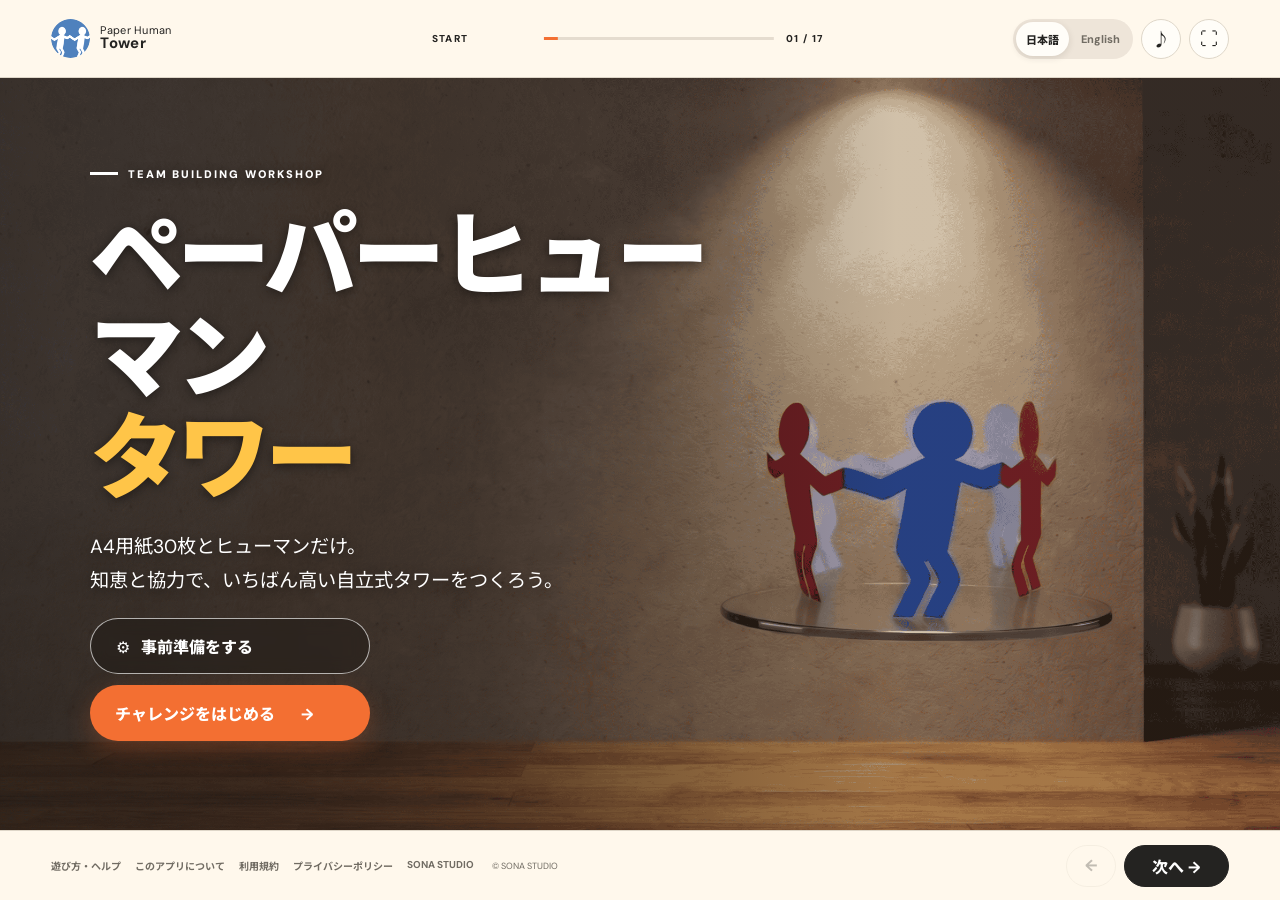
==== public/index.html @ 600a8641 "Add Japanese and English language support" ====
<!doctype html>
<html lang="ja">
<head>
  <meta charset="UTF-8">
  <meta name="viewport" content="width=device-width, initial-scale=1.0">
  <meta name="theme-color" content="#fff8ec">
  <meta name="description" content="ペーパーヒューマンタワーのチーム分け、タイマー、計測、振り返りを一つにまとめた進行アプリ">
  <title>ペーパーヒューマンタワー</title>
  <link rel="icon" href="images/favicon.ico?v=20260804">
  <link rel="preconnect" href="https://fonts.googleapis.com">
  <link rel="preconnect" href="https://fonts.gstatic.com" crossorigin>
  <link href="https://fonts.googleapis.com/css2?family=DM+Sans:wght@500;600;700&family=Noto+Sans+JP:wght@500;600;700;800;900&display=swap" rel="stylesheet">
  <link rel="stylesheet" href="css/styles.css">
</head>
<body>
  <div class="app-shell">
    <header class="topbar">
      <a class="brand" href="#" aria-label="最初の画面へ">
        <span class="brand-mark" aria-hidden="true"><img src="images/Human_icon.png" alt=""></span>
        <span>Paper Human<br><b>Tower</b></span>
      </a>
      <div class="progress-wrap" aria-label="進行状況">
        <span id="sectionLabel">START</span>
        <div class="progress"><i id="progressBar"></i></div>
        <span id="slideCount">01 / 13</span>
      </div>
      <div class="top-actions">
        <div class="language-switcher" data-i18n-skip aria-label="Language"><button type="button" data-lang="ja">日本語</button><button type="button" data-lang="en">English</button></div>
        <button class="icon-btn" id="soundBtn" type="button" aria-label="効果音を切り替える" title="効果音"><span>♪</span></button>
        <button class="icon-btn" id="fullscreenBtn" type="button" aria-label="全画面表示" title="全画面表示"><span>⛶</span></button>
      </div>
    </header>

    <main id="stage" tabindex="-1" aria-live="polite">
      <section class="slide prestart-slide" data-title="READY" data-optional="prestart">
        <div id="preStartMessage">みなさんにチャレンジ頂くのは・・・</div>
      </section>
      <section class="slide hero is-active" data-title="START">
        <div class="hero-copy">
          <p class="eyebrow"><span></span> TEAM BUILDING WORKSHOP</p>
          <h1>ペーパーヒューマン<br><em>タワー</em></h1>
          <p class="lead">A4用紙30枚とヒューマンだけ。<br>知恵と協力で、いちばん高い自立式タワーをつくろう。</p>
          <button class="hero-setup-btn" id="setupBtn" type="button"><span>⚙</span> 事前準備をする</button>
          <button class="primary-btn" type="button" data-next>チャレンジをはじめる <span>→</span></button>
        </div>
      </section>

      <section class="slide center-slide" data-title="INTRO">
        <img class="intro-human-icon" src="images/Human_icon.png" alt="">
        <p class="eyebrow centered"><span></span> FIRST THINGS FIRST <span></span></p>
        <h2>この時間だけは、<br><em>画面を閉じよう。</em></h2>
        <p class="big-note">ここから終了まで、PC・スマートフォンは使用しません。</p>
        <div class="ban-row"><div>PC</div><b>×</b><div>PHONE</div><b>×</b><div>SEARCH</div></div>
      </section>

      <section class="slide" data-title="TEAM MAKING">
        <div class="slide-heading">
          <div><p class="eyebrow"><span></span> TEAM ASSIGNMENT</p><h2>チーム<em>分け</em></h2></div>
          <p class="move-instruction">自分の名前を確認して、<br><strong>チームの机に移動してください。</strong></p>
        </div>
        <div class="team-workspace">
          <div class="participant-panel">
            <label for="participantInput">参加者 <small id="participantCount">12名</small></label>
            <textarea id="participantInput" rows="8" spellcheck="false"></textarea>
            <label class="main-team-count" for="mainTeamCount">チーム数<input id="mainTeamCount" type="number" min="1" max="20" value="1"></label>
            <button class="shuffle-btn" id="shuffleBtn" type="button"><span>↻</span> ランダムにチーム分け</button>
          </div>
          <div class="teams" id="teams" aria-live="polite"></div>
        </div>
      </section>

      <section class="slide" data-title="ROLES">
        <div class="split-layout">
          <div><p class="eyebrow"><span></span> TEAM ROLES</p><h2>自己紹介と<br><em>役割分担。</em></h2><p class="role-note">〇分以内にチームのメンバーで決めてください</p><div class="questions"><p><span>01</span>設計担当：構造アイデアと全体設計</p><p><span>02</span>組み立て担当：タワーを積み上げる</p><p><span>03</span>サポート担当：紙の加工と土台づくり</p></div></div>
          <div class="timer-card" data-seconds="120">
            <p>ROLE ASSIGNMENT</p><div class="timer-dial"><svg viewBox="0 0 120 120"><circle class="dial-bg" cx="60" cy="60" r="54"/><circle class="dial-progress" cx="60" cy="60" r="54"/></svg><strong class="timer-display">02:00</strong></div>
            <div class="timer-actions"><button type="button" data-timer-action="reset">↺</button><button class="timer-main" type="button" data-timer-action="toggle">スタート</button></div>
          </div>
        </div>
      </section>

      <section class="slide" data-title="CHECKLIST">
        <div class="slide-heading"><div><p class="eyebrow"><span></span> CHECKLIST</p><h2>備品を<br><em>確認しよう。</em></h2></div><p>すべて揃っているか、チームごとにチェックしてください。</p></div>
        <div class="supply-grid" id="supplyGrid">
          <button type="button"><span>01</span><b>A4用紙</b><strong>30<small>枚</small></strong><i>✓</i></button>
          <button type="button"><span>02</span><b>作戦用A4用紙</b><strong>1<small>枚</small></strong><i>✓</i></button>
          <button type="button"><span>03</span><b>ヒューマン</b><strong>1<small>体</small></strong><i>✓</i></button>
          <button type="button"><span>04</span><b>計測用メジャー</b><strong>1<small>本</small></strong><i>✓</i></button>
          <button type="button"><span>05</span><b>ペン</b><strong>1<small>本</small></strong><i>✓</i></button>
        </div>
      </section>

      <section class="slide rule-detail" data-title="RULE 01"><div class="rule-detail-copy"><p class="eyebrow"><span></span> RULE 01 / 04</p><h2>使える材料は、<br><em>紙だけ。</em></h2><p>A4用紙30枚と指定のヒューマンを使います。のり・テープなどの固定道具は禁止です。</p></div><div class="paper-rule-art" aria-hidden="true">A4 × 30</div></section>
      <section class="slide rule-detail" data-title="RULE 02"><div class="rule-detail-copy"><p class="eyebrow"><span></span> RULE 02 / 04</p><h2>紙の加工は、<br><em>自由。</em></h2><p>折る、切る、丸める、差し込む。紙をどう加工しても構いません。<br><strong>作戦用A4用紙は使わないでください</strong></p></div><div class="paper-rule-art" aria-hidden="true">折る・切る・丸める</div></section>
      <section class="slide rule-detail" data-title="RULE 03"><div class="rule-detail-copy"><p class="eyebrow"><span></span> RULE 03 / 04</p><h2>ヒューマンを、<br><em>組み込む。</em></h2><p>人形をタワーのどこかに落ちないよう設置します。最上部でなくても構いません。</p></div><img class="human-rule-image" src="images/Human_Title_trim.png" alt="輪になった紙のヒューマン"></section>
      <section class="slide rule-detail rule-detail--warning" data-title="RULE 04"><div class="rule-detail-copy"><p class="eyebrow"><span></span> RULE 04 / 04</p><h2>終了したら、<br><em>手を離す。</em></h2><p>タイムアップ後はすぐに作業を止め、タワーから完全に手を離してください。</p></div><div class="paper-rule-art" aria-hidden="true">HANDS OFF</div></section>

      <section class="slide challenge-slide" data-title="PLAN">
        <div class="challenge-copy"><p class="eyebrow light"><span></span> STRATEGY TIME</p><h2>まずは1枚で、<br><em>作戦会議。</em></h2><p>使用できる紙は1枚だけ。構造と手順を試し、全員で戦略を決めてください。</p><ul class="build-rule-summary"><li><span>01</span>使える材料はA4用紙とヒューマンだけ</li><li><span>02</span>紙の加工は自由（作戦用A4用紙は使用不可）</li><li><span>03</span>ヒューマンをタワーに組み込む</li><li><span>04</span>終了したらすぐに手を離す</li></ul></div>
        <div class="timer-card timer-card--dark" data-seconds="300"><p>STRATEGY TIME</p><div class="timer-dial"><svg viewBox="0 0 120 120"><circle class="dial-bg" cx="60" cy="60" r="54"/><circle class="dial-progress" cx="60" cy="60" r="54"/></svg><strong class="timer-display">05:00</strong></div><div class="timer-actions"><button type="button" data-timer-action="reset">↺</button><button class="timer-main" type="button" data-timer-action="toggle">スタート</button></div></div>
      </section>

      <section class="slide build-start-slide" data-title="BUILD">
        <div class="challenge-copy"><p class="eyebrow light"><span></span> READY TO BUILD?</p><h2>それでは、<br><em>開始！</em></h2><p><span id="challengeDurationTitle">15分間の</span>真剣勝負です。30枚の紙をフルに活用して、安全に高く積み上げよう！</p><p class="rule-alert">タイムアップで作業終了・手を離す</p><ul class="build-rule-summary"><li><span>01</span>使える材料はA4用紙とヒューマンだけ</li><li><span>02</span>紙の加工は自由（作戦用A4用紙は使用不可）</li><li><span>03</span>ヒューマンをタワーに組み込む</li><li><span>04</span>終了したらすぐに手を離す</li></ul></div>
        <div class="timer-card timer-card--dark" data-seconds="900"><p>TIME REMAINING</p><div class="timer-dial"><svg viewBox="0 0 120 120"><circle class="dial-bg" cx="60" cy="60" r="54"/><circle class="dial-progress" cx="60" cy="60" r="54"/></svg><strong class="timer-display">15:00</strong></div><div class="timer-actions"><button type="button" data-timer-action="reset">↺</button><button class="timer-main" type="button" data-timer-action="toggle">スタート</button></div></div>
      </section>

      <section class="slide" data-title="MEASURE">
        <div class="slide-heading"><div><p class="eyebrow"><span></span> MEASUREMENT</p><h2>高さを<br><em>計測しよう。</em></h2></div><p>運営スタッフが、床面からタワーの最高地点までを計測して入力します。<br><strong class="measurement-note">ヒューマンが一番高い位置なら、ヒューマンの高さまで計測します</strong></p></div>
        <div class="measure-grid" id="measureGrid"></div>
        <button class="primary-btn results-btn" type="button" data-next>順位を見る <span>→</span></button>
      </section>

      <section class="slide results-slide" data-title="RESULTS">
        <div class="confetti" aria-hidden="true"></div>
        <p class="eyebrow centered"><span></span> FINAL RESULTS <span></span></p>
        <h2><span id="winnerName">A TEAM</span><br><em>おめでとう！</em></h2>
        <div class="podium" id="podium"></div>
      </section>

      <section class="slide" data-title="REFLECTION">
        <div class="split-layout reflection-layout">
          <div><p class="eyebrow"><span></span> REFLECTION</p><h2>つくった後が、<br><em>いちばん大事。</em></h2><p class="reflection-intro">チームで振り返り、気づいたことを発表しましょう。</p><div class="questions"><p><span>01</span>なぜ、この順位・高さになった？</p><p><span>02</span>どうすれば1位になれた？</p><p><span>03</span>次の挑戦で変えることは？</p></div></div>
          <div class="timer-card" data-seconds="180">
            <p>TEAM TALK</p><div class="timer-dial"><svg viewBox="0 0 120 120"><circle class="dial-bg" cx="60" cy="60" r="54"/><circle class="dial-progress" cx="60" cy="60" r="54"/></svg><strong class="timer-display">03:00</strong></div>
            <div class="timer-actions"><button type="button" data-timer-action="reset">↺</button><button class="timer-main" type="button" data-timer-action="toggle">スタート</button></div>
          </div>
        </div>
      </section>

      <section class="slide" data-title="PRESENTATION">
        <div class="presentation-head"><div><p class="eyebrow"><span></span> PRESENTATION</p><h2><span id="presentationDurationTitle">30秒で、</span><em>発表。</em></h2></div><div class="team-tabs" id="teamTabs"></div></div>
        <div class="presentation-body"><div><span id="presentingBadge">TEAM A</span><h3 id="presentingTeam">Aチームの発表</h3><p>気づいたこと、工夫したこと、次に変えたいことを共有してください。</p></div>
          <div class="timer-card compact" data-seconds="30"><p>PRESENTATION TIME</p><div class="timer-dial"><svg viewBox="0 0 120 120"><circle class="dial-bg" cx="60" cy="60" r="54"/><circle class="dial-progress" cx="60" cy="60" r="54"/></svg><strong class="timer-display">00:30</strong></div><div class="timer-actions"><button type="button" data-timer-action="reset">↺</button><button class="timer-main" type="button" data-timer-action="toggle">スタート</button></div></div>
        </div>
      </section>

      <section class="slide prize-slide" data-title="PRIZE">
        <div class="prize-art" aria-hidden="true"><div class="gift"><i></i></div><span class="spark sp1">✦</span><span class="spark sp2">✦</span><span class="spark sp3">●</span></div>
        <div><p class="eyebrow"><span></span> AWARD TIME</p><h2 id="prizeTitle">健闘をたたえて、<br><em>優勝チームに拍手！</em></h2><ol id="prizeList"></ol></div>
      </section>

      <section class="slide end-slide" data-title="FINISH">
        <div class="end-art" aria-hidden="true"><img src="images/Human_icon.png" alt=""><span>✦</span></div>
        <p class="eyebrow centered"><span></span> GREAT WORK <span></span></p>
        <h2>おつかれさまでした！</h2>
        <p>小さくつくって、試して、学ぶ。<br>今日の発見を、次のチャレンジへ。</p>
        <button class="secondary-btn" id="restartBtn" data-restart type="button">最初に戻る ↺</button>
      </section>
    </main>

    <footer class="nav-bar">
      <div class="footer-info"><nav aria-label="サイト情報"><a href="how-to-play.html">遊び方・ヘルプ</a><a href="about.html">このアプリについて</a><a href="terms.html">利用規約</a><a href="privacy.html">プライバシーポリシー</a><a href="https://sona-studio-portal.pages.dev/" target="_blank" rel="noopener">SONA STUDIO</a></nav><small>© SONA STUDIO</small></div>
      <div><button id="prevBtn" type="button" aria-label="前へ">←</button><button id="nextBtn" type="button" aria-label="次へ">次へ <span>→</span></button></div>
    </footer>
  </div>
  <aside class="setup-overlay" id="setupOverlay" aria-hidden="true">
    <div class="setup-panel" role="dialog" aria-modal="true" aria-labelledby="setupTitle">
      <header class="setup-header">
        <div><p>BEFORE THE WORKSHOP</p><h2 id="setupTitle">事前準備</h2></div>
        <button class="setup-close" id="setupCloseBtn" type="button" aria-label="事前準備を閉じる">×</button>
      </header>
      <div class="setup-body">
        <nav class="setup-nav" aria-label="事前準備メニュー">
          <button class="is-active" type="button" data-setup-page="0"><span>01</span>ゲームの目的</button>
          <button type="button" data-setup-page="1"><span>02</span>ルールと進行</button>
          <button type="button" data-setup-page="2"><span>03</span>運営メンバー</button>
          <button type="button" data-setup-page="3"><span>04</span>会場の準備</button>
          <button type="button" data-setup-page="4"><span>05</span>配布物準備</button>
          <button type="button" data-setup-page="5"><span>06</span>運営からのお願い</button>
          <button type="button" data-setup-page="6"><span>07</span>チーム・参加者</button>
          <button type="button" data-setup-page="7"><span>08</span>ゲームの設定</button>
        </nav>
        <div class="setup-content">
          <section class="setup-page is-active" data-setup-panel="0">
            <p class="setup-kicker">01 / PURPOSE</p><h3>ゲームの目的</h3>
            <p class="setup-lead">限られた材料と時間の中で、チームで試行錯誤しながら、できるだけ高い自立式タワーをつくります。</p>
            <div class="purpose-layout"><div class="purpose-grid"><article><b>協働</b><p>役割を決め、アイデアを共有しながら一つの成果をつくる。</p></article><article><b>試行錯誤</b><p>小さく試し、失敗から学び、制限時間内に改善する。</p></article><article><b>振り返り</b><p>結果だけでなく、チームの進め方と意思決定から学ぶ。</p></article></div><figure class="purpose-example"><figcaption>タワー例です。参加者には見せないでください。</figcaption><img src="images/Tower_Image.png" alt="完成したペーパーヒューマンタワーの例"></figure></div>
          </section>
          <section class="setup-page" data-setup-panel="1">
            <p class="setup-kicker">02 / RULES & FLOW</p><h3>ルール説明と進行方法</h3>
            <div class="flow-list"><article><span>01</span><div><b>導入・チーム分け</b><p>目的を伝え、登録したチームで活動を始めます。</p></div></article><article><span>02</span><div><b>役割分担・備品確認</b><p>自己紹介後、設計・組み立て・サポートの役割を決めます。</p></div></article><article><span>03</span><div><b>ルール・作戦会議</b><p>4つのルールを確認し、1枚の紙で5分間作戦を練ります。</p></div></article><article><span>04</span><div><b>制作・作業終了</b><p>15分間制作し、タイムアップ後はすぐに手を離します。</p></div></article><article><span>05</span><div><b>計測・振り返り・発表</b><p>運営が高さを記録し、チームで振り返った後に発表します。</p></div></article></div>
          </section>
          <section class="setup-page" data-setup-panel="2">
            <p class="setup-kicker">03 / STAFF</p><h3>運営メンバー</h3><div class="prep-slide-list"><article><span>01</span><div><b>進行役</b><p>画面を操作しながら、ルール説明とゲーム全体の進行を担当します。</p></div></article><article><span>02</span><div><b>メジャー担当</b><p>各チームのペーパータワーの高さを計ります。</p></div></article><article><span>03</span><div><b>撮影係</b><p>記録を残しておくことで、ゲーム後の振り返りに使います。</p></div></article></div>
          </section>
          <section class="setup-page" data-setup-panel="3"><p class="setup-kicker">04 / VENUE</p><h3>会場の準備</h3><div class="prep-slide-list"><article class="wide-prep"><span>01</span><div><b>各机のチーム名表示</b><p>チーム名が分かるよう各机に表示してください。チームごとに独立した机をできるだけ用意してください。複数チームで同じ机をシェアすると、揺らしたなどの問題が起こります。</p></div></article><article><span>02</span><div><b>メジャー</b></div></article><article><span>03</span><div><b>脚立</b></div></article><article><span>04</span><div><b>撮影用カメラ</b></div></article><article><span>05</span><div><b>大型モニタ または プロジェクター</b><p>参加者全員がこのアプリを見られる位置に設置します。</p></div></article></div></section>
          <section class="setup-page" data-setup-panel="4"><p class="setup-kicker">05 / TEAM KITS</p><h3>各チームへの配布物準備</h3><p class="setup-lead kit-lead">チームごとに下記を用意してください。計測用メジャーは運営側で用意します。</p><div class="distribution-grid human-kit-grid"><article><b>A4用紙</b><strong>30枚</strong></article><article><b>作戦用A4用紙</b><strong>1枚</strong></article><article><b>ヒューマン</b><strong>1体</strong></article><article><b>ペン</b><strong>1本</strong></article></div><div class="human-print-guide"><div class="human-print-head"><div><b>ヒューマンの作成</b><p><strong>ヒューマン　1体 ➡　ヒューマンリング　1個</strong><br>チーム数分を作成してください。予備として少し多めに作っておくことをおすすめします。</p></div><a class="human-download" href="images/HumanPrint.pdf" download>↓ HumanPrint.pdf</a></div><ol><li><span>01</span>HumanPrint.pdfをダウンロードし、カラーでA4用紙に印刷する。</li><li><span>02</span>無地の部分を切り取る。</li><li><span>03</span>蛇腹状に折る。</li><li><span>04</span>折りたたんだ状態で、ヒューマンの絵に沿って切り取る。</li><li><span>05</span>左端と右端のヒューマンの手をテープで留め、輪の状態にする。</li></ol><img class="human-create-image" src="images/Human_Create.png" alt="ヒューマン用紙を蛇腹状に折るイメージ"></div></section>
          <section class="setup-page" data-setup-panel="5"><p class="setup-kicker">06 / A REQUEST FROM US</p><h3>運営からのお願い</h3><div class="request-cards"><article><span>¥</span><div><b>任意のご支援について</b><p>このアプリが役に立ちましたら、少額でも運営・改善費をご支援いただけるとうれしいです。ご支援は完全に任意で、利用条件ではありません。</p><p><a href="mailto:chueler@gmail.com?subject=ペーパーヒューマンタワー支援について">SONA STUDIOへメール</a>でご連絡ください。</p></div></article><article><span>◎</span><div><b>活用事例をお寄せください</b><p>ご活用いただいた企業名・団体名と、実施時の写真（公開可能なもの）をぜひお送りください。</p><p><a href="mailto:chueler@gmail.com?subject=ペーパーヒューマンタワー活用事例">活用事例をメールで送る</a></p></div></article></div></section>
          <section class="setup-page" data-setup-panel="6">
            <p class="setup-kicker">04 / TEAMS & MEMBERS</p><h3>チームと参加者の登録</h3>
            <p class="team-guidance">1チーム3～5名を基本としてください。</p>
            <div class="team-registration-head"><span>チーム名</span><span>参加者（1行に1名）</span></div>
            <div class="team-registration" id="teamRegistration"></div>
            <div class="setup-inline-actions"><button class="add-team-btn" id="addTeamBtn" type="button">＋ チームを追加する</button><button class="setup-primary" id="setupShuffleBtn" type="button">全参加者を再振り分け</button><span id="setupParticipantCount">0名</span></div>
            <div class="config-box"><div><b>チーム・参加者ファイル</b><p>設定はブラウザに自動保存されます。CSVにはゲーム設定、チーム名、各チームの参加者が保存されます。</p></div><div><button class="export-config-btn" type="button">↓ CSVダウンロード</button><button class="import-config-btn" type="button">↑ CSVインポート</button></div></div>
          </section>
          <section class="setup-page" data-setup-panel="7">
            <p class="setup-kicker">05 / GAME SETTINGS</p><h3>ゲームの設定</h3>
            <div class="settings-grid">
              <label>役割分担<input id="settingPresenter" type="number" min="5" max="600"><span>秒</span></label>
              <label>制作時間<input id="settingBuild" type="number" min="1" max="120"><span>分</span></label>
              <label>振り返り<input id="settingReflection" type="number" min="1" max="60"><span>分</span></label>
              <label>チーム発表<input id="settingPresentation" type="number" min="5" max="600"><span>秒</span></label>
              <label class="toggle-label">効果音を初期状態でON<input id="settingSound" type="checkbox"><i></i></label>
              <label class="toggle-label">開始前画面を表示<input id="settingPreStart" type="checkbox"><i></i></label>
              <label class="wide-setting">開始前画面の文字 <small>改行・HTMLタグ使用可</small><textarea id="settingPreStartText" rows="4" maxlength="1000" placeholder="みなさんにチャレンジ頂くのは・・・"></textarea></label>
              <label>1位の景品<input id="settingPrize1" type="text" maxlength="60" placeholder="未入力"></label>
              <label>2位の景品<input id="settingPrize2" type="text" maxlength="60" placeholder="未入力"></label>
              <label>3位の景品<input id="settingPrize3" type="text" maxlength="60" placeholder="未入力"></label>
            </div>
            <div class="config-box"><div><b>設定ファイル</b><p>設定はブラウザに自動保存されます。CSVには時間、効果音、開始前画面、景品、チーム名、参加者が保存されます。</p></div><div><button class="export-config-btn" type="button">↓ CSVダウンロード</button><button class="import-config-btn" type="button">↑ CSVインポート</button></div></div>
          </section>
        </div>
      </div>
      <footer class="setup-footer"><p>変更内容はこのブラウザに自動保存されます</p><div><button id="setupPrevBtn" type="button">← 戻る</button><button class="setup-primary" id="setupNextBtn" type="button">次へ →</button><button class="setup-primary setup-done" id="setupDoneBtn" type="button">準備完了</button></div></footer>
      <input id="importConfigInput" type="file" accept="text/csv,.csv" hidden>
    </div>
  </aside>
  <div class="toast" id="toast" role="status"></div>
  <div class="timeup-overlay" id="timeupOverlay" role="alertdialog" aria-modal="true" aria-labelledby="timeupTitle" hidden>
    <div class="timeup-dialog"><p>TIME'S UP</p><h2 id="timeupTitle">タイムアップ！</h2><span>作業を止めて、画面を確認してください。</span><button type="button" id="timeupCloseBtn">確認して閉じる</button></div>
  </div>
  <script src="js/i18n.js"></script>
  <script src="js/app.js"></script>
</body>
</html>
---- public/css/styles.css ----
:root{--cream:#fff8ec;--paper:#fffdf8;--ink:#242321;--muted:#716c63;--orange:#f36f32;--yellow:#ffc548;--green:#2c7657;--blue:#3197b9;--red:#d94830;--line:#ded6c8;--shadow:0 18px 50px rgba(61,46,24,.12);font-family:"DM Sans","Noto Sans JP",sans-serif;color:var(--ink);background:var(--cream);font-synthesis:none}
*{box-sizing:border-box}html,body{margin:0;min-height:100%;background:var(--cream)}body{overflow:hidden}button,textarea,input{font:inherit}button{color:inherit}.app-shell{height:100vh;display:grid;grid-template-rows:78px 1fr 70px;min-height:580px}.topbar,.nav-bar{display:flex;align-items:center;justify-content:space-between;padding:0 clamp(22px,4vw,64px);position:relative;z-index:20;background:rgba(255,248,236,.93);backdrop-filter:blur(14px)}.topbar{border-bottom:1px solid var(--line)}.brand{display:flex;align-items:center;gap:10px;color:inherit;text-decoration:none;font-size:11px;line-height:1.05;letter-spacing:.03em}.brand b{font-size:15px}.brand-mark{width:39px;height:39px;border-radius:50%;background:var(--orange);display:grid;place-items:center;transform:rotate(-8deg)}.brand-mark span{width:19px;height:23px;border-radius:48% 48% 42% 42%;background:#fff;box-shadow:inset -3px -1px rgba(70,30,10,.12)}.progress-wrap{position:absolute;left:50%;transform:translateX(-50%);display:grid;grid-template-columns:100px minmax(130px,18vw) 62px;align-items:center;gap:12px;font-size:10px;font-weight:800;letter-spacing:.13em}.progress{height:3px;background:#e5dccf;overflow:hidden}.progress i{display:block;width:0;height:100%;background:var(--orange);transition:width .45s ease}.top-actions{display:flex;gap:8px}.icon-btn{border:1px solid var(--line);background:var(--paper);width:40px;height:40px;border-radius:50%;cursor:pointer;font-size:18px}.icon-btn.is-muted{opacity:.38}.nav-bar{border-top:1px solid var(--line)}.nav-bar p{font-size:11px;color:var(--muted)}kbd{border:1px solid var(--line);background:white;border-radius:4px;padding:2px 5px;margin-right:3px}.nav-bar div{display:flex;gap:8px}.nav-bar button{height:42px;border:1px solid var(--line);background:transparent;border-radius:50px;padding:0 18px;font-weight:800;cursor:pointer}.nav-bar #nextBtn{background:var(--ink);color:#fff;border-color:var(--ink);min-width:105px}.nav-bar button:disabled{opacity:.28;cursor:not-allowed}#stage{position:relative;overflow:hidden;outline:0}.slide{position:absolute;inset:0;padding:clamp(28px,4vw,64px) clamp(28px,7vw,110px);opacity:0;visibility:hidden;transform:translateX(28px);transition:opacity .35s,transform .45s cubic-bezier(.22,.8,.3,1),visibility .35s;overflow:auto}.slide.is-active{opacity:1;visibility:visible;transform:none}.eyebrow{display:flex;align-items:center;gap:10px;font-size:11px;font-weight:900;letter-spacing:.18em;color:var(--orange);margin:0 0 18px}.eyebrow span{display:inline-block;width:28px;height:3px;background:currentColor}.eyebrow.centered{justify-content:center}.eyebrow.light{color:var(--yellow)}h1,h2,h3,p{margin-top:0}h1,h2{font-family:"Noto Sans JP",sans-serif;letter-spacing:-.055em;line-height:1.08}h1{font-size:clamp(54px,7.3vw,108px);margin:0 0 28px;font-weight:900}h2{font-size:clamp(42px,5.2vw,76px);margin:0;font-weight:900}h1 em,h2 em{font-style:normal;color:var(--orange)}.lead{font-size:clamp(15px,1.5vw,21px);line-height:1.8;color:var(--muted)}.primary-btn,.secondary-btn,.shuffle-btn{border:0;border-radius:50px;font-weight:800;cursor:pointer}.primary-btn{background:var(--orange);color:white;padding:17px 25px;box-shadow:0 9px 24px rgba(243,111,50,.25)}.primary-btn span{margin-left:22px}.hero{display:grid;grid-template-columns:1.05fr .95fr;align-items:center}.hero-art{height:100%;position:relative;min-height:400px}.sun{position:absolute;width:min(36vw,490px);height:min(36vw,490px);border-radius:50%;background:var(--yellow);left:50%;top:50%;transform:translate(-45%,-52%)}.tower{position:absolute;width:280px;height:440px;left:50%;top:51%;transform:translate(-48%,-45%)}.tower img{position:absolute;width:98px;height:125px;object-fit:fill;left:93px;top:5px;z-index:3;filter:drop-shadow(0 8px 8px rgba(0,0,0,.16))}.stick{position:absolute;width:8px;height:350px;border-radius:8px;background:#f2c35d;transform-origin:top;top:100px;left:137px;box-shadow:inset 2px 0 rgba(255,255,255,.5)}.s1{transform:rotate(21deg)}.s2{transform:rotate(-21deg)}.s3{height:325px;transform:rotate(8deg)}.s4{height:325px;transform:rotate(-8deg)}.joint{position:absolute;width:24px;height:18px;background:var(--blue);border:2px solid white;border-radius:8px;z-index:2}.j1{left:73px;top:245px}.j2{left:184px;top:245px}.j3{left:130px;top:298px}.height-tag{position:absolute;right:1%;top:18%;background:var(--ink);color:white;padding:8px 14px;border-radius:3px;transform:rotate(6deg);font-weight:800}.doodle{position:absolute;font-size:34px;color:var(--orange)}.d1{left:4%;top:20%}.d2{right:2%;bottom:14%;font-size:70px}.center-slide{text-align:center;display:flex;flex-direction:column;align-items:center;justify-content:center}.center-slide h2{font-size:clamp(48px,6vw,90px)}.big-note{margin:25px 0;color:var(--muted);font-size:18px}.ban-row{display:flex;align-items:center;gap:20px;margin-top:20px}.ban-row div{border:2px solid var(--ink);padding:13px 22px;font-weight:900;letter-spacing:.12em}.ban-row b{color:var(--red);font-size:30px}.mini-marshmallow{width:54px;height:58px;border:3px solid var(--ink);border-radius:48% 48% 43% 43%;background:white;margin-bottom:20px}.slide-heading{display:flex;align-items:end;justify-content:space-between;gap:50px;margin-bottom:32px}.slide-heading>p{width:min(39%,470px);line-height:1.8;color:var(--muted)}.team-workspace{display:grid;grid-template-columns:minmax(240px,.75fr) 2fr;gap:20px}.participant-panel{background:var(--paper);border:1px solid var(--line);border-radius:20px;padding:20px}.participant-panel label{display:flex;justify-content:space-between;font-size:13px;font-weight:900;margin-bottom:10px}.participant-panel small{color:var(--muted)}textarea{width:100%;resize:none;border:1px solid var(--line);border-radius:12px;background:#fff;padding:12px;line-height:1.45;font-size:13px;outline:0}.shuffle-btn{width:100%;padding:13px;background:var(--ink);color:white;margin-top:10px}.shuffle-btn span{display:inline-block;margin-right:8px}.shuffle-btn.is-spinning span{animation:spin .6s linear infinite}.teams{display:grid;grid-template-columns:repeat(3,1fr);gap:12px}.team-card{border-radius:20px;padding:20px;color:white;min-height:310px;position:relative;overflow:hidden}.team-card::after{content:attr(data-letter);position:absolute;right:-5px;bottom:-45px;font-size:160px;font-weight:900;opacity:.09}.team-card.a{background:var(--orange)}.team-card.b{background:var(--green)}.team-card.c{background:var(--blue)}.team-card header{display:flex;justify-content:space-between;align-items:center;border-bottom:1px solid rgba(255,255,255,.35);padding-bottom:13px}.team-card header b{font-size:28px}.team-card header span{font-size:11px;letter-spacing:.12em}.team-card ul{list-style:none;padding:8px 0 0;margin:0;position:relative;z-index:2}.team-card li{padding:8px 0;font-weight:700}.split-layout{height:100%;display:grid;grid-template-columns:1fr .75fr;align-items:center;gap:8vw}.timer-card{background:var(--paper);border:1px solid var(--line);border-radius:28px;box-shadow:var(--shadow);padding:24px;text-align:center;max-width:430px;justify-self:center;width:100%}.timer-card>p{font-size:11px;letter-spacing:.18em;font-weight:900;color:var(--muted)}.timer-dial{width:min(28vw,290px);aspect-ratio:1;margin:0 auto 20px;position:relative;display:grid;place-items:center}.timer-dial svg{position:absolute;inset:0;transform:rotate(-90deg)}.timer-dial circle{fill:none;stroke-width:5}.dial-bg{stroke:#eee5d9}.dial-progress{stroke:var(--orange);stroke-linecap:round;stroke-dasharray:339.292;stroke-dashoffset:0;transition:stroke-dashoffset .3s linear}.timer-display{font-size:clamp(45px,5.5vw,78px);letter-spacing:-.06em}.timer-actions{display:flex;justify-content:center;gap:8px}.timer-actions button{border:1px solid var(--line);height:46px;border-radius:50px;background:white;padding:0 18px;font-weight:800;cursor:pointer}.timer-actions .timer-main{background:var(--orange);border-color:var(--orange);color:white;min-width:130px}.supply-grid{display:grid;grid-template-columns:repeat(5,1fr);gap:12px}.supply-grid button{height:min(39vh,330px);background:var(--paper);border:1px solid var(--line);border-radius:22px;padding:20px;text-align:left;display:flex;flex-direction:column;cursor:pointer;transition:.2s;position:relative}.supply-grid button:hover{transform:translateY(-4px);box-shadow:var(--shadow)}.supply-grid button span{font-size:11px;color:var(--muted)}.supply-grid button b{margin-top:auto;font-size:18px}.supply-grid button strong{font-size:clamp(35px,4vw,60px);color:var(--orange)}.supply-grid button small{font-size:14px;margin-left:4px}.supply-grid button i{position:absolute;right:14px;top:14px;width:26px;height:26px;border:1px solid var(--line);border-radius:50%;font-style:normal;color:transparent;text-align:center}.supply-grid button.is-checked{background:#edf6ef;border-color:var(--green)}.supply-grid button.is-checked i{background:var(--green);border-color:var(--green);color:white}.rules-title{display:flex;align-items:end;gap:30px;margin-bottom:26px}.rules-title p:last-child{margin-left:auto;color:var(--muted)}.rule-grid{display:grid;grid-template-columns:repeat(4,1fr);gap:10px}.rule-grid button{min-height:145px;border:1px solid var(--line);background:var(--paper);border-radius:16px;padding:16px;text-align:left;cursor:pointer;transition:.2s}.rule-grid button:hover{transform:translateY(-3px)}.rule-grid button span{font-size:11px;color:var(--orange);font-weight:900}.rule-grid button b{display:block;font-size:16px;margin:12px 0 7px}.rule-grid button p{font-size:12px;color:var(--muted);line-height:1.5;margin:0}.rule-grid button.warning{border-top:4px solid var(--red)}.rule-grid button.is-seen{background:var(--ink);color:white}.rule-grid button.is-seen p{color:#c9c3ba}.challenge-slide{background:var(--green);color:white;display:grid;grid-template-columns:1fr .8fr;align-items:center;gap:7vw}.challenge-copy>p:last-child{color:#cbe0d6;line-height:1.8}.timer-card--dark{background:#1c503b;border-color:rgba(255,255,255,.2);box-shadow:0 20px 60px rgba(0,0,0,.2)}.timer-card--dark>p{color:#b9d4c7}.timer-card--dark .dial-bg{stroke:rgba(255,255,255,.14)}.timer-card--dark .dial-progress{stroke:var(--yellow)}.timer-card--dark .timer-actions button{background:transparent;border-color:rgba(255,255,255,.3);color:white}.timer-card--dark .timer-actions .timer-main{background:var(--yellow);color:var(--ink);border-color:var(--yellow)}.measure-grid{display:grid;grid-template-columns:repeat(3,1fr);gap:14px}.measure-card{border-radius:22px;padding:22px;color:white;min-height:230px}.measure-card.a{background:var(--orange)}.measure-card.b{background:var(--green)}.measure-card.c{background:var(--blue)}.measure-card header{display:flex;justify-content:space-between}.measure-card header b{font-size:26px}.measure-card label{display:flex;align-items:end;margin-top:50px;border-bottom:2px solid rgba(255,255,255,.6)}.measure-card input{width:100%;min-width:0;background:transparent;border:0;outline:0;color:white;font-size:clamp(44px,6vw,78px);font-weight:800}.measure-card label span{font-size:24px;font-weight:800;margin-bottom:12px}.results-btn{display:block;margin:22px 0 0 auto}.results-slide{text-align:center;background:var(--yellow);overflow:hidden}.results-slide h2{margin:0 0 18px}.results-slide h2 span{font-size:.38em;letter-spacing:.12em}.results-slide h2 em{color:var(--ink)}.podium{height:290px;display:flex;justify-content:center;align-items:end;gap:10px}.podium-step{width:min(23vw,260px);background:var(--paper);border-radius:18px 18px 0 0;padding:16px}.podium-step.place-1{height:250px;order:2}.podium-step.place-2{height:205px;order:1}.podium-step.place-3{height:165px;order:3}.podium-step span{font-size:11px;letter-spacing:.12em}.podium-step b{display:block;font-size:40px;margin:10px}.podium-step strong{font-size:18px;color:var(--orange)}.confetti{position:absolute;inset:0;background-image:radial-gradient(circle,var(--orange) 0 4px,transparent 5px),radial-gradient(circle,var(--blue) 0 3px,transparent 4px);background-size:110px 130px,140px 100px;background-position:10px 4px,50px 30px;opacity:.5;transform:rotate(4deg)}.results-slide>*:not(.confetti){position:relative}.questions{margin-top:30px}.questions p{font-size:17px;font-weight:800;border-top:1px solid var(--line);padding:15px 0;margin:0}.questions span{font-size:10px;color:var(--orange);margin-right:14px}.presentation-head{display:flex;justify-content:space-between;align-items:end}.team-tabs{display:flex;gap:7px}.team-tabs button{border:1px solid var(--line);background:var(--paper);border-radius:50px;padding:9px 16px;font-weight:800;cursor:pointer}.team-tabs button.is-active{background:var(--ink);color:#fff}.presentation-body{margin-top:28px;border-top:1px solid var(--line);padding-top:28px;display:grid;grid-template-columns:1fr .7fr;align-items:center}.presentation-body>div:first-child{padding-left:5vw}.presentation-body h3{font-size:clamp(32px,4vw,60px);margin:20px 0}.presentation-body p{color:var(--muted);max-width:520px;line-height:1.7}.presentation-body>div>span{background:var(--orange);color:white;border-radius:50px;padding:7px 12px;font-size:11px;font-weight:900}.timer-card.compact{padding:18px}.compact .timer-dial{width:min(20vw,210px)}.prize-slide{display:grid;grid-template-columns:.8fr 1.2fr;align-items:center;gap:8vw}.prize-slide ol{list-style:none;padding:0;margin-top:28px}.prize-slide li{padding:14px 0;border-top:1px solid var(--line);font-size:16px}.prize-slide li b{display:inline-block;color:var(--orange);width:55px}.prize-art{height:390px;background:var(--yellow);border-radius:50% 50% 45% 55%;position:relative}.gift{position:absolute;width:210px;height:180px;background:var(--orange);bottom:62px;left:50%;transform:translateX(-50%);border-radius:7px}.gift::before{content:"";position:absolute;width:28px;height:100%;background:var(--cream);left:91px}.gift::after{content:"";position:absolute;width:230px;height:35px;background:#d95d25;left:-10px;top:0;border-radius:6px}.gift i::before,.gift i::after{content:"";position:absolute;width:85px;height:55px;border:20px solid var(--cream);border-radius:60% 50%;top:-52px;left:29px}.gift i::after{left:97px;transform:scaleX(-1)}.spark{position:absolute;color:var(--orange);font-size:35px}.sp1{top:20px;left:30px}.sp2{right:24px;top:120px}.sp3{left:30px;bottom:45px;font-size:17px}.end-slide{text-align:center;display:flex;align-items:center;justify-content:center;flex-direction:column;background:var(--ink);color:white}.end-slide h2{font-size:clamp(45px,6vw,86px);margin-bottom:22px}.end-slide>p:not(.eyebrow){color:#c8c1b7;line-height:1.8}.end-art{width:110px;height:110px;background:var(--yellow);border-radius:50%;margin-bottom:24px;position:relative}.end-art img{width:62px;height:80px;object-fit:fill;position:absolute;left:24px;top:14px}.end-art span{position:absolute;color:var(--orange);font-size:32px;right:-20px}.secondary-btn{margin-top:15px;background:transparent;color:white;border:1px solid #635e57;padding:13px 22px}.toast{position:fixed;left:50%;bottom:90px;transform:translate(-50%,20px);background:var(--ink);color:white;border-radius:50px;padding:10px 18px;font-size:12px;font-weight:800;opacity:0;pointer-events:none;transition:.25s;z-index:50}.toast.is-visible{opacity:1;transform:translate(-50%,0)}
@keyframes spin{to{transform:rotate(360deg)}}
@media(max-width:900px){.app-shell{grid-template-rows:66px 1fr 60px}.progress-wrap{display:none}.slide{padding:28px}.hero{grid-template-columns:1fr}.hero-copy{position:relative;z-index:2}.hero-art{position:absolute;right:0;width:45%;opacity:.5}.slide-heading{align-items:start}.team-workspace{grid-template-columns:1fr}.participant-panel textarea{height:90px}.teams{min-height:270px}.split-layout,.challenge-slide,.prize-slide{grid-template-columns:1fr 1fr;gap:25px}.supply-grid{grid-template-columns:repeat(3,1fr)}.supply-grid button{height:160px}.rule-grid{grid-template-columns:repeat(3,1fr)}.rule-grid button{min-height:125px}.presentation-body{grid-template-columns:1fr 1fr}.prize-art{height:300px}.nav-bar p{display:none}}
@media(max-width:640px){body{overflow:auto}.app-shell{min-height:100svh}.slide{padding:22px;overflow-y:auto}.topbar{padding:0 18px}.top-actions .icon-btn:first-child{display:none}.hero{display:block;padding-top:50px}.hero-art{width:100%;height:55%;top:42%;opacity:.25}.slide-heading,.rules-title,.presentation-head{display:block}.slide-heading>p{width:100%;margin-top:12px}.team-workspace{display:block}.participant-panel{margin-bottom:12px}.teams,.measure-grid{grid-template-columns:1fr}.team-card{min-height:auto}.split-layout,.challenge-slide,.prize-slide,.presentation-body{display:block}.timer-card{margin-top:25px}.timer-dial{width:190px}.supply-grid{grid-template-columns:1fr 1fr}.supply-grid button{height:140px}.rule-grid{grid-template-columns:1fr 1fr}.rule-grid button{min-height:135px}.measure-card{min-height:180px}.measure-card label{margin-top:25px}.results-slide{padding-top:40px}.podium{height:260px}.presentation-head .team-tabs{margin-top:20px}.compact .timer-dial{width:170px}.prize-art{height:220px;margin-bottom:25px}.gift{transform:translateX(-50%) scale(.7);transform-origin:bottom}.nav-bar{padding:0 16px}.nav-bar div{margin-left:auto}}
@media(prefers-reduced-motion:reduce){*,*::before,*::after{scroll-behavior:auto!important;transition:none!important;animation:none!important}}

/* Pre-workshop setup */
.setup-open-btn{height:40px;border:1px solid var(--ink);background:var(--ink);color:#fff;border-radius:50px;padding:0 16px;font-weight:800;cursor:pointer}.setup-open-btn span{margin-right:6px}.setup-overlay{position:fixed;inset:0;background:rgba(25,22,18,.62);backdrop-filter:blur(10px);z-index:100;display:grid;place-items:center;padding:24px;opacity:0;visibility:hidden;transition:.25s}.setup-overlay.is-open{opacity:1;visibility:visible}.setup-panel{width:min(1180px,96vw);height:min(790px,94vh);background:var(--paper);border-radius:28px;box-shadow:0 30px 90px rgba(0,0,0,.3);display:grid;grid-template-rows:88px 1fr 70px;overflow:hidden;transform:translateY(18px);transition:.3s}.setup-overlay.is-open .setup-panel{transform:none}.setup-header{display:flex;align-items:center;justify-content:space-between;padding:0 30px;border-bottom:1px solid var(--line)}.setup-header p{font-size:9px;letter-spacing:.18em;color:var(--orange);font-weight:900;margin:0 0 3px}.setup-header h2{font-size:28px;letter-spacing:-.04em}.setup-close{width:42px;height:42px;border:1px solid var(--line);border-radius:50%;background:transparent;font-size:25px;cursor:pointer}.setup-body{display:grid;grid-template-columns:245px 1fr;min-height:0}.setup-nav{padding:24px 16px;background:#f5eee3;border-right:1px solid var(--line)}.setup-nav button{width:100%;display:flex;align-items:center;gap:14px;text-align:left;border:0;background:transparent;border-radius:12px;padding:13px 12px;font-weight:800;font-size:13px;cursor:pointer}.setup-nav button span{font-size:10px;color:var(--muted)}.setup-nav button.is-active{background:var(--paper);box-shadow:0 6px 20px rgba(44,37,27,.07);color:var(--orange)}.setup-content{position:relative;overflow:hidden}.setup-page{position:absolute;inset:0;padding:34px 44px;overflow:auto;opacity:0;visibility:hidden;transform:translateX(15px);transition:.25s}.setup-page.is-active{opacity:1;visibility:visible;transform:none}.setup-kicker{font-size:10px;letter-spacing:.16em;font-weight:900;color:var(--orange);margin-bottom:9px}.setup-page h3{font-size:clamp(27px,3vw,42px);margin:0 0 22px;letter-spacing:-.045em}.setup-lead{font-size:16px;line-height:1.8;color:var(--muted);max-width:760px}.purpose-grid{display:grid;grid-template-columns:repeat(3,1fr);gap:14px;margin-top:35px}.purpose-grid article{background:var(--cream);border:1px solid var(--line);border-radius:18px;padding:22px}.purpose-grid b{font-size:21px;color:var(--orange)}.purpose-grid p{font-size:13px;line-height:1.7;color:var(--muted);margin:13px 0 0}.flow-list{display:grid;grid-template-columns:1fr 1fr;gap:9px}.flow-list article{display:flex;gap:15px;background:var(--cream);border-radius:14px;padding:15px}.flow-list article>span{color:var(--orange);font-size:11px;font-weight:900}.flow-list b{font-size:15px}.flow-list p{font-size:12px;line-height:1.5;color:var(--muted);margin:5px 0 0}.material-table{display:grid;grid-template-columns:repeat(5,1fr);gap:9px;margin-top:24px}.material-table div{border:1px solid var(--line);border-radius:14px;padding:17px;min-height:130px;display:flex;flex-direction:column;justify-content:space-between}.material-table b{font-size:13px}.material-table strong{font-size:24px;color:var(--orange)}.setup-tip{margin-top:20px;background:#edf6ef;color:var(--green);padding:13px 17px;border-radius:10px;font-size:12px}.setup-form-grid{display:grid;grid-template-columns:1.3fr .8fr;gap:18px}.setup-form-grid label,.settings-grid label{font-size:12px;font-weight:800}.setup-form-grid small{float:right;color:var(--muted);font-weight:500}.setup-form-grid textarea{display:block;margin-top:8px;height:230px}.team-name-fields{display:grid;gap:12px}.team-name-fields input,.settings-grid input[type="text"],.settings-grid input[type="number"]{display:block;width:100%;height:45px;border:1px solid var(--line);border-radius:9px;background:white;padding:0 12px;margin-top:6px;outline:0}.setup-inline-actions{display:flex;align-items:center;gap:15px;margin-top:15px}.setup-inline-actions span{font-size:12px;color:var(--muted)}.setup-primary{border:0;background:var(--orange);color:white;border-radius:50px;padding:11px 18px;font-weight:800;cursor:pointer}.settings-grid{display:grid;grid-template-columns:1fr 1fr 1fr;gap:16px}.settings-grid label{position:relative}.settings-grid label>span{position:absolute;right:13px;bottom:13px;color:var(--muted);font-size:11px}.settings-grid input[type="number"]{padding-right:38px}.toggle-label{grid-column:span 1;display:flex;align-items:center;justify-content:space-between;background:var(--cream);border:1px solid var(--line);border-radius:10px;padding:0 13px;height:45px;margin-top:20px}.toggle-label input{position:absolute;opacity:0}.toggle-label i{width:38px;height:22px;background:#c9c1b6;border-radius:20px;position:relative}.toggle-label i::after{content:"";position:absolute;width:16px;height:16px;background:white;border-radius:50%;left:3px;top:3px;transition:.2s}.toggle-label input:checked+i{background:var(--green)}.toggle-label input:checked+i::after{transform:translateX(16px)}.config-box{margin-top:24px;border:1px solid var(--line);border-radius:14px;padding:15px;display:flex;align-items:center;justify-content:space-between}.config-box p{font-size:11px;color:var(--muted);margin:4px 0 0}.config-box button{border:1px solid var(--line);background:white;border-radius:50px;padding:9px 12px;font-size:11px;font-weight:800;cursor:pointer;margin-left:5px}.setup-footer{display:flex;align-items:center;justify-content:space-between;border-top:1px solid var(--line);padding:0 28px}.setup-footer p{font-size:11px;color:var(--muted);margin:0}.setup-footer button{border:1px solid var(--line);background:white;border-radius:50px;padding:10px 16px;font-weight:800;cursor:pointer;margin-left:6px}.setup-footer .setup-primary{background:var(--orange);border-color:var(--orange);color:white}.setup-done{display:none}.setup-footer.is-last #setupNextBtn{display:none}.setup-footer.is-last .setup-done{display:inline-block}
@media(max-width:900px){.setup-open-btn{width:40px;padding:0;font-size:0}.setup-open-btn span{font-size:16px;margin:0}.setup-panel{height:95vh}.setup-body{grid-template-columns:190px 1fr}.setup-page{padding:28px}.material-table{grid-template-columns:repeat(3,1fr)}.settings-grid{grid-template-columns:1fr 1fr}}
@media(max-width:640px){.setup-overlay{padding:0}.setup-panel{width:100vw;height:100svh;border-radius:0;grid-template-rows:70px 52px 1fr 64px}.setup-body{display:contents}.setup-nav{padding:6px;display:flex;overflow-x:auto;border-right:0;border-bottom:1px solid var(--line)}.setup-nav button{flex:0 0 auto;width:46px;justify-content:center;padding:9px;font-size:0}.setup-nav button span{font-size:11px}.setup-content{grid-row:3}.setup-page{padding:22px}.purpose-grid,.flow-list,.setup-form-grid,.settings-grid{grid-template-columns:1fr}.material-table{grid-template-columns:1fr 1fr}.material-table div{min-height:90px}.setup-form-grid textarea{height:160px}.toggle-label{margin-top:0}.setup-footer{padding:0 14px}.setup-footer p{display:none}}

/* Flexible teams and organized public assets */
.hero-tower-image{position:absolute;z-index:2;left:50%;top:50%;transform:translate(-48%,-48%);width:min(29vw,390px);height:min(65vh,570px);object-fit:contain;filter:drop-shadow(0 22px 20px rgba(56,35,15,.2))}.teams{grid-template-columns:repeat(var(--team-count,1),minmax(190px,1fr));overflow:auto;padding-bottom:5px}.team-card{background:var(--team-color);min-width:190px}.team-card .empty-member{opacity:.65;font-weight:500}.measure-grid{grid-template-columns:repeat(var(--team-count,1),minmax(210px,1fr));overflow-x:auto;padding-bottom:8px}.measure-card{background:var(--team-color);min-width:210px}.team-tabs{max-width:58vw;overflow-x:auto;padding-bottom:4px}.team-tabs button{white-space:nowrap}.podium{overflow-x:auto;justify-content:flex-start;padding:0 5%;position:relative}.podium-step{flex:0 0 min(23vw,260px);border-top:7px solid var(--team-color)}.podium-step b{font-size:clamp(18px,2.3vw,34px)}.podium.many-teams{align-items:end}.podium.many-teams .podium-step:nth-child(n+4){height:135px;order:4}.team-guidance{display:inline-block;background:#edf6ef;color:var(--green);border-radius:50px;padding:8px 13px;font-size:12px;font-weight:800;margin:-10px 0 15px}.team-registration-head{display:grid;grid-template-columns:minmax(150px,.6fr) minmax(260px,1.4fr);gap:12px;padding:0 44px 7px 10px;color:var(--muted);font-size:10px;font-weight:900;letter-spacing:.08em}.team-registration{display:grid;gap:9px}.team-registration-row{display:grid;grid-template-columns:minmax(150px,.6fr) minmax(260px,1.4fr) 34px;gap:12px;align-items:stretch;background:var(--cream);border:1px solid var(--line);border-radius:13px;padding:10px}.team-registration-row label:first-child{position:relative}.team-registration-row label>span{position:absolute;left:10px;top:8px;color:var(--orange);font-size:9px;font-weight:900}.team-registration-row input{width:100%;height:100%;min-height:72px;border:1px solid var(--line);border-radius:9px;padding:22px 10px 7px;font-weight:800;background:white}.team-registration-row textarea{height:72px;min-height:72px}.team-registration-row>button{align-self:center;width:32px;height:32px;border:1px solid var(--line);border-radius:50%;background:white;color:var(--red);font-size:18px;cursor:pointer}.team-registration-row>button:disabled{opacity:.25;cursor:not-allowed}.add-team-btn{border:1px dashed var(--orange);background:#fff8f2;color:var(--orange);border-radius:50px;padding:10px 16px;font-weight:800;cursor:pointer}.team-materials{margin-top:20px}.team-materials h4{font-size:13px;margin:0 0 8px}.team-materials-scroll{overflow-x:auto}.team-materials table{width:100%;border-collapse:collapse;background:white;font-size:11px}.team-materials th,.team-materials td{border:1px solid var(--line);padding:8px 10px;text-align:center;white-space:nowrap}.team-materials thead th{background:var(--cream);color:var(--muted)}.team-materials tbody th{text-align:left;color:var(--orange)}
@media(max-width:900px){.hero-tower-image{width:min(43vw,350px)}.teams,.measure-grid{grid-template-columns:repeat(var(--team-count,1),minmax(190px,1fr))}.team-registration-head{grid-template-columns:130px 1fr}.team-registration-row{grid-template-columns:130px 1fr 34px}}
@media(max-width:640px){.hero-tower-image{width:78vw;height:55vh}.teams,.measure-grid{grid-template-columns:1fr}.team-tabs{max-width:100%}.team-registration-head{display:none}.team-registration-row{grid-template-columns:1fr 34px}.team-registration-row label:nth-child(2){grid-column:1 / -1;grid-row:2}.team-registration-row>button{grid-column:2;grid-row:1}.setup-inline-actions{flex-wrap:wrap}.podium-step{flex-basis:65vw}}

/* Start screen */
.hero{display:flex;align-items:center;background-image:linear-gradient(90deg,rgba(20,15,12,.72) 0%,rgba(20,15,12,.48) 38%,rgba(20,15,12,.08) 70%),url('../images/Human_Title_main.png');background-size:cover;background-position:center}.hero-copy{position:relative;z-index:2;max-width:650px}.hero h1,.hero .lead,.hero .eyebrow{color:#fff;text-shadow:0 2px 12px rgba(0,0,0,.48)}.hero h1 em{color:var(--yellow)}.hero-setup-btn,.hero .primary-btn{display:block;width:280px;min-height:56px;padding:15px 25px;text-align:left}.hero-setup-btn{margin:0 0 11px;border:1px solid rgba(255,255,255,.65);color:#fff;background:rgba(20,16,13,.34);backdrop-filter:blur(8px);border-radius:50px;font-weight:800;cursor:pointer}.hero-setup-btn span{margin-right:7px}.config-box>div:last-child{display:flex;flex-wrap:wrap;justify-content:flex-end;gap:5px}.config-box button{margin-left:0}.prestart-slide{background:#fff;display:flex;align-items:center;justify-content:center;text-align:center}.prestart-slide #preStartMessage{font-size:clamp(28px,4vw,60px);font-weight:800;letter-spacing:.02em;margin:0;white-space:normal}.prestart-slide #preStartMessage>*{margin:.25em 0}.prestart-active .brand{visibility:hidden}.wide-setting{grid-column:1/-1}.rule-grid button{display:grid;grid-template-columns:74px 1fr;grid-template-rows:auto auto auto;column-gap:12px;align-items:center}.rule-grid button img{grid-row:1/4;width:74px;height:74px;object-fit:cover;border-radius:12px}.rule-grid button span,.rule-grid button b,.rule-grid button p{grid-column:2}.rule-grid button b{margin:4px 0}.rule-grid button p{line-height:1.35}.prize-slide li b{width:auto;min-width:90px;margin-right:14px}
@media(max-width:900px){.hero{background-position:center}.hero-copy{max-width:560px}.hero-art{display:none}}
@media(max-width:640px){.hero{padding-top:45px;background-image:linear-gradient(180deg,rgba(20,15,12,.74) 0%,rgba(20,15,12,.52) 55%,rgba(20,15,12,.18) 100%),url('../images/Human_Title_main.png');background-position:62% center}.hero-copy{width:100%}.hero-setup-btn,.hero .primary-btn{width:100%}.config-box{align-items:flex-start;gap:12px;flex-direction:column}.config-box>div:last-child{justify-content:flex-start}.rule-grid button{grid-template-columns:52px 1fr}.rule-grid button img{width:52px;height:52px}}

/* Large-screen facilitation */
.move-instruction{font-size:clamp(16px,1.7vw,25px)!important;width:min(46%,560px)!important;color:var(--ink)!important}.move-instruction strong{display:inline-block;color:var(--orange);font-size:1.18em;margin-top:5px}.team-card header b{font-size:clamp(34px,3.2vw,50px)}.team-card header span{font-size:clamp(17px,1.7vw,25px);letter-spacing:.03em;text-align:right}.team-card li{font-size:clamp(18px,1.8vw,27px);padding:10px 0}.supply-grid{grid-template-columns:repeat(3,1fr)}.supply-grid button{height:min(25vh,205px)}.supply-grid .shared-supply{background:#edf6ef;border-color:var(--green)}.supply-grid .shared-supply strong{color:var(--green)}.rule-detail{display:grid;grid-template-columns:1fr minmax(360px,.9fr);align-items:center;gap:clamp(30px,7vw,110px)}.rule-detail-copy h2{font-size:clamp(52px,6.5vw,96px)}.rule-detail-copy>p:last-child{font-size:clamp(18px,2vw,30px);line-height:1.7;color:var(--muted);max-width:720px;margin-top:28px}.rule-detail>img{display:block;width:100%;height:min(60vh,560px);object-fit:contain;border-radius:30px;filter:drop-shadow(0 18px 30px rgba(69,48,19,.15))}.rule-detail--warning h2 em{color:var(--red)}.venue-prep{margin-top:20px}.venue-prep h4,.team-materials h4{font-size:13px;margin:0 0 8px}.venue-prep>div{display:grid;grid-template-columns:1fr 1fr;gap:9px}.venue-prep article{background:#edf6ef;border:1px solid #bcd8c9;border-radius:12px;padding:12px 15px}.venue-prep b{font-size:13px;color:var(--green)}.venue-prep p{font-size:11px;line-height:1.5;color:#496659;margin:5px 0 0}
@media(max-width:900px){.team-card header span{font-size:17px}.team-card li{font-size:19px}.rule-detail{grid-template-columns:1fr .75fr;gap:25px}.rule-detail>img{height:min(52vh,430px)}.supply-grid button{height:180px}}
@media(max-width:640px){.move-instruction{width:100%!important}.team-card header span{font-size:20px}.team-card li{font-size:22px}.supply-grid{grid-template-columns:1fr 1fr}.supply-grid button{height:145px}.rule-detail{display:flex;flex-direction:column;align-items:stretch}.rule-detail-copy h2{font-size:44px}.rule-detail-copy>p:last-child{font-size:17px;margin-top:16px}.rule-detail>img{height:260px}.venue-prep>div{grid-template-columns:1fr}}

/* In-session controls and timer legibility */
.main-team-count{display:flex!important;align-items:center;margin:12px 0 0!important}.main-team-count input{width:72px;height:38px;border:1px solid var(--line);border-radius:9px;padding:0 8px;text-align:center;font-weight:800}.team-card header span{min-width:0;max-width:72%}.team-card header span button{display:block;width:100%;border:1px dashed rgba(255,255,255,.45);background:transparent;color:#fff;border-radius:8px;padding:5px 8px;font-size:inherit;font-weight:800;text-align:right;cursor:pointer}.team-card header span input{display:none;width:100%;height:42px;border:2px solid #fff;border-radius:8px;background:rgba(255,255,255,.96);color:var(--ink);padding:0 8px;font-size:18px;font-weight:800}.team-card.is-editing-name header span button{display:none}.team-card.is-editing-name header span input{display:block}.settings-grid .wide-setting textarea{display:block;margin-top:7px;min-height:90px}.wide-setting small{float:right;color:var(--muted);font-weight:500}.reflection-intro{margin:22px 0 0;color:var(--green);font-size:clamp(16px,1.6vw,23px);font-weight:800}.presentation-body .timer-card.compact{max-width:470px}.presentation-body .compact .timer-dial{width:min(26vw,285px)}.presentation-body .compact .timer-display{font-size:clamp(45px,4.6vw,66px)}.secondary-btn{cursor:pointer;position:relative;z-index:3}
@media(max-width:900px){.presentation-body .compact .timer-dial{width:min(31vw,260px)}.presentation-body .compact .timer-display{font-size:52px}}
@media(max-width:640px){.presentation-body .compact .timer-dial{width:230px}.presentation-body .compact .timer-display{font-size:48px}}

/* Reliable controls */
.timer-dial,.timer-dial svg,.timer-display,.dial-bg,.dial-progress{pointer-events:none}.timer-card{isolation:isolate}.timer-actions{position:relative;z-index:20;pointer-events:auto}.timer-actions button{position:relative;z-index:21;pointer-events:auto}.end-slide .secondary-btn{z-index:30;pointer-events:auto;min-width:150px;min-height:46px}

/* Celebration podium */
.results-slide{display:flex;flex-direction:column;align-items:center;justify-content:center;padding-top:28px;padding-bottom:18px}.results-slide h2{margin-bottom:24px}.results-slide .podium{width:min(1120px,94vw);height:min(44vh,430px);margin:0 auto;display:flex;align-items:flex-end;justify-content:center;gap:18px;padding:0;overflow:visible}.results-slide .podium-step{position:relative;flex:0 1 32%;width:auto;max-width:350px;border:0;border-radius:26px 26px 8px 8px;padding:42px 22px 70px;display:flex;flex-direction:column;align-items:center;justify-content:flex-start;overflow:visible;box-shadow:0 22px 45px rgba(91,61,12,.2),inset 0 2px rgba(255,255,255,.9)}.results-slide .podium-step::before{content:"";position:absolute;inset:0;border-radius:inherit;border-top:8px solid var(--team-color);pointer-events:none}.results-slide .podium-step::after{content:"";position:absolute;left:10%;right:10%;bottom:-14px;height:20px;border-radius:50%;background:rgba(83,53,4,.18);filter:blur(7px);z-index:-1}.results-slide .podium-step.place-1{height:100%;order:2;background:linear-gradient(145deg,#fffdf0 0%,#ffe999 100%);transform:translateY(-8px)}.results-slide .podium-step.place-2{height:82%;order:1;background:linear-gradient(145deg,#fff 0%,#dfe5e9 100%)}.results-slide .podium-step.place-3{height:70%;order:3;background:linear-gradient(145deg,#fff7ef 0%,#efbd91 100%)}.results-slide .podium-step>span{font-size:12px;letter-spacing:.18em;font-weight:900;color:#655d51}.results-slide .podium-step>b{font-size:clamp(25px,3vw,44px);line-height:1.2;margin:20px 0 12px;text-align:center}.results-slide .podium-step>strong{font-size:clamp(20px,2vw,30px);color:var(--orange)}.results-slide .podium-step>em{position:absolute;bottom:6px;font-size:clamp(48px,6vw,86px);line-height:1;font-style:normal;font-weight:900;color:rgba(60,47,28,.12)}.podium-medal{position:absolute;top:-24px;display:grid;place-items:center;width:52px;height:52px;border:5px solid #fff;border-radius:50%;font-style:normal;font-size:22px;box-shadow:0 8px 18px rgba(70,48,13,.18)}.place-1 .podium-medal{background:#ffd44f;color:#9b6500}.place-2 .podium-medal{background:#d9e0e4;color:#697984}.place-3 .podium-medal{background:#d98e55;color:#75411e}
@media(max-width:640px){.results-slide .podium{width:100%;height:340px;gap:7px}.results-slide .podium-step{padding:32px 8px 50px;border-radius:16px 16px 5px 5px}.results-slide .podium-step>b{font-size:18px;margin:12px 0 8px}.results-slide .podium-step>strong{font-size:16px}.podium-medal{width:40px;height:40px;top:-19px;border-width:4px;font-size:16px}}

/* Prevent content columns from covering controls */
.split-layout,.challenge-slide,.presentation-body{position:relative;isolation:isolate}.split-layout>div:first-child,.challenge-copy,.presentation-body>div:first-child{position:relative;z-index:1;min-width:0;overflow:hidden}.split-layout>.timer-card,.challenge-slide>.timer-card,.presentation-body>.timer-card{position:relative!important;z-index:1000!important;pointer-events:auto!important;transform:translateZ(0)}.timer-actions{isolation:isolate}.timer-actions button{touch-action:manipulation;user-select:none}.end-slide{isolation:isolate}.end-slide>*{position:relative;z-index:2}

/* Build rule summary */
.build-rule-summary{display:grid;grid-template-columns:1fr 1fr;gap:8px 18px;list-style:none;padding:0;margin:20px 0 0;max-width:690px}.build-rule-summary li{display:flex;align-items:flex-start;gap:8px;font-size:clamp(12px,1.15vw,17px);line-height:1.45;color:#edf8f2}.build-rule-summary span{flex:0 0 auto;color:var(--yellow);font-size:10px;font-weight:900;padding-top:3px}

/* Preparation lists */
.prep-sections{display:grid;grid-template-columns:repeat(3,1fr);gap:12px}.prep-sections>section{background:var(--cream);border:1px solid var(--line);border-radius:16px;padding:17px;min-width:0}.prep-sections h4{display:flex;align-items:center;gap:8px;font-size:15px;margin:0 0 12px}.prep-sections h4 span{display:grid;place-items:center;width:25px;height:25px;border-radius:50%;background:var(--orange);color:#fff;font-size:9px}.prep-sections ul{list-style:none;padding:0;margin:0}.prep-sections li{border-top:1px solid var(--line);padding:9px 0}.prep-sections li b{display:block;font-size:12px}.prep-sections li small{display:block;color:var(--muted);font-size:10px;line-height:1.55;margin-top:3px}.envelope-note{background:#edf6ef;color:var(--green);border-radius:9px;padding:9px 11px;font-size:10px;font-weight:800;line-height:1.5;margin:10px 0 0}
@media(max-width:900px){.prep-sections{grid-template-columns:1fr 1fr}.prep-sections>section:last-child{grid-column:1/-1}.build-rule-summary{gap:6px 12px}}
@media(max-width:640px){.prep-sections{grid-template-columns:1fr}.prep-sections>section:last-child{grid-column:auto}.build-rule-summary{grid-template-columns:1fr;margin-top:12px}.challenge-slide{overflow:auto}.challenge-slide>.timer-card{margin-top:20px}}

/* Full-height build screen and prominent rules */
.challenge-slide{height:100%;min-height:100%;align-content:center}.challenge-copy{overflow:visible!important}.build-rule-summary{gap:10px 12px;margin-top:18px}.build-rule-summary li{background:rgba(15,55,40,.42);border:1px solid rgba(255,255,255,.16);border-radius:10px;padding:9px 11px;font-size:clamp(13px,1.2vw,18px);font-weight:700}.build-rule-summary span{font-size:11px;padding-top:2px}

/* Setup preparation slides */
.prep-slide-list{display:grid;grid-template-columns:1fr 1fr;gap:12px}.prep-slide-list article{display:flex;gap:15px;background:var(--cream);border:1px solid var(--line);border-radius:15px;padding:18px;min-height:115px}.prep-slide-list article>span{display:grid;place-items:center;flex:0 0 32px;width:32px;height:32px;border-radius:50%;background:var(--orange);color:white;font-size:10px;font-weight:900}.prep-slide-list article b{font-size:17px}.prep-slide-list article p{font-size:12px;line-height:1.6;color:var(--muted);margin:7px 0 0}.prep-slide-list .wide-prep{grid-column:1/-1}.distribution-grid{display:grid;grid-template-columns:repeat(5,1fr);gap:10px}.distribution-grid article{display:flex;flex-direction:column;justify-content:space-between;min-height:150px;background:var(--cream);border:1px solid var(--line);border-radius:15px;padding:18px}.distribution-grid b{font-size:14px}.distribution-grid strong{font-size:clamp(25px,3vw,42px);color:var(--orange)}.large-note{font-size:14px;margin-top:20px;padding:14px 18px}
@media(max-width:900px){.distribution-grid{grid-template-columns:repeat(3,1fr)}.distribution-grid article{min-height:115px}}
@media(max-width:640px){.prep-slide-list{grid-template-columns:1fr}.prep-slide-list .wide-prep{grid-column:auto}.distribution-grid{grid-template-columns:1fr 1fr}.build-rule-summary li{font-size:13px;padding:7px 9px}}

/* Interactive timer feedback */
.timer-actions button,.secondary-btn{cursor:pointer!important;transition:transform .14s ease,background-color .18s ease,color .18s ease,box-shadow .18s ease,filter .18s ease}.timer-actions button:hover,.secondary-btn:hover{filter:brightness(.92);box-shadow:0 5px 14px rgba(0,0,0,.16)}.timer-actions button.is-pressed,.secondary-btn.is-pressed{transform:translateY(2px) scale(.96);filter:brightness(.78);box-shadow:none!important}.timer-card.is-running .timer-main{background:var(--green);border-color:var(--green);color:#fff}.timer-card--dark.is-running .timer-main{background:var(--orange);border-color:var(--orange);color:#fff}.timer-actions [data-timer-action="reset"].is-pressed{background:var(--red);border-color:var(--red);color:#fff}.timer-display{pointer-events:auto!important;cursor:text;position:relative;z-index:4;border-radius:12px;transition:background .18s}.timer-display:hover{background:rgba(243,111,50,.09);outline:2px dashed rgba(243,111,50,.5);outline-offset:5px}.timer-edit-input{position:relative;z-index:5;width:82%;min-width:0;border:2px solid var(--orange);border-radius:12px;background:#fff;color:var(--ink);font-size:clamp(38px,5vw,68px);font-weight:800;letter-spacing:-.06em;text-align:center;outline:0;padding:4px}.timer-card--dark .timer-edit-input{background:#fffdf8}

/* Rule emphasis */
.rule-alert{display:inline-block;margin:28px 0 0!important;padding:7px 14px;border-radius:7px;background:var(--yellow);color:#183e2f!important;font-size:clamp(15px,1.4vw,21px)!important;font-weight:900;letter-spacing:.08em}.rule-alert+.build-rule-summary{margin-top:12px}.kit-lead{margin-top:-10px;margin-bottom:18px}

/* Operator request */
.request-cards{display:grid;grid-template-columns:1fr 1fr;gap:14px}.request-cards article{display:flex;gap:18px;background:var(--cream);border:1px solid var(--line);border-radius:17px;padding:22px}.request-cards article>span{display:grid;place-items:center;flex:0 0 48px;width:48px;height:48px;border-radius:50%;background:var(--orange);color:#fff;font-size:21px;font-weight:900}.request-cards b{font-size:18px}.request-cards p{font-size:12px;line-height:1.7;color:var(--muted);margin:9px 0 0}.request-cards a{color:var(--orange);font-weight:800}

/* Shared legal footer */
.nav-bar .footer-info{display:flex;align-items:center;gap:18px;min-width:0}.footer-info nav{display:flex;flex-wrap:wrap;gap:5px 14px}.footer-info a{color:var(--muted);font-size:10px;font-weight:700;text-decoration:none;white-space:nowrap}.footer-info a:hover{color:var(--orange);text-decoration:underline}.footer-info small{color:var(--muted);font-size:9px;white-space:nowrap}.nav-bar>div:last-child{flex:0 0 auto}
@media(max-width:900px){.nav-bar .footer-info nav{display:none}.request-cards{grid-template-columns:1fr}.request-cards article{padding:17px}}
@media(max-width:640px){.nav-bar .footer-info{display:none}.rule-alert{margin-top:16px!important}.request-cards article>span{width:38px;height:38px;flex-basis:38px}}

/* Reliable timer editing and persistent time-up alert */
.timer-dial{cursor:text}.timer-dial::after{content:"クリックして時間を変更";position:absolute;left:50%;bottom:3%;transform:translateX(-50%);width:max-content;padding:3px 8px;border-radius:20px;background:rgba(32,32,31,.72);color:#fff;font-size:9px;font-weight:800;letter-spacing:.04em;opacity:0;transition:.18s;pointer-events:none}.timer-dial:hover::after{opacity:1}.timeup-overlay[hidden]{display:none}.timeup-overlay{position:fixed;inset:0;z-index:500;display:grid;place-items:center;padding:24px;background:rgba(20,18,15,.82);backdrop-filter:blur(10px);opacity:0;transition:opacity .22s}.timeup-overlay.is-visible{opacity:1}.timeup-dialog{width:min(760px,92vw);padding:clamp(38px,7vw,76px);border:8px solid var(--yellow);border-radius:34px;background:var(--red);color:#fff;text-align:center;box-shadow:0 28px 100px rgba(0,0,0,.48);transform:scale(.86);transition:transform .26s cubic-bezier(.2,.9,.3,1.2);animation:timeupPulse 1.2s ease-in-out infinite alternate}.timeup-overlay.is-visible .timeup-dialog{transform:scale(1)}.timeup-dialog p{margin:0 0 8px;font-size:clamp(15px,2vw,24px);font-weight:900;letter-spacing:.22em}.timeup-dialog h2{font-size:clamp(54px,9vw,118px);letter-spacing:-.06em}.timeup-dialog span{display:block;margin:20px 0 30px;font-size:clamp(16px,2vw,24px);font-weight:800}.timeup-dialog button{min-height:54px;padding:0 28px;border:0;border-radius:50px;background:#fff;color:var(--red);font-weight:900;cursor:pointer;box-shadow:0 8px 24px rgba(0,0,0,.2)}.timeup-dialog button:hover{background:var(--yellow);transform:translateY(-2px)}@keyframes timeupPulse{from{box-shadow:0 28px 100px rgba(0,0,0,.48),0 0 0 0 rgba(255,204,73,.28)}to{box-shadow:0 28px 100px rgba(0,0,0,.48),0 0 0 22px rgba(255,204,73,0)}}

.mini-human{width:58px;height:58px;border-radius:50%;display:grid;place-items:center;background:var(--yellow);color:var(--ink);font-size:25px;font-weight:900;margin-bottom:20px}.paper-rule-art{justify-self:center;width:min(34vw,420px);aspect-ratio:1.25;display:grid;place-items:center;background:#fff;border:2px solid var(--ink);box-shadow:16px 16px 0 var(--yellow);transform:rotate(-3deg);font-size:clamp(28px,4vw,55px);font-weight:900;color:var(--orange)}.paper-rule-art.human-art{border-radius:50%;aspect-ratio:1;background:var(--yellow);box-shadow:none;font-size:clamp(70px,10vw,140px)}.hold-slide{gap:12px}.hold-slide .timer-card{margin-top:4px;padding:15px}.hold-slide .timer-dial{width:min(19vw,210px)}
.brand-mark{background:transparent;transform:none}.brand-mark img{display:block;width:39px;height:39px;object-fit:contain;border-radius:50%}.end-art img{object-fit:contain}
.human-rule-image{justify-self:center;width:min(38vw,470px);aspect-ratio:1;object-fit:cover;border-radius:50%;border:12px solid var(--yellow);box-shadow:var(--shadow)}.human-kit-grid{grid-template-columns:repeat(3,1fr)}.human-print-guide{margin-top:18px;padding:18px 20px;background:var(--cream);border:1px solid var(--line);border-radius:16px}.human-print-head{display:flex;align-items:center;justify-content:space-between;gap:20px}.human-print-head b{font-size:18px}.human-print-head p{margin:6px 0 0;color:var(--muted);font-size:12px}.human-download{flex:0 0 auto;padding:12px 18px;border-radius:50px;background:var(--orange);color:#fff;text-decoration:none;font-size:13px;font-weight:900}.human-print-guide ol{display:grid;grid-template-columns:repeat(5,1fr);gap:8px;list-style:none;padding:0;margin:16px 0 0}.human-print-guide li{padding:10px;background:#fff;border:1px solid var(--line);border-radius:10px;font-size:11px;line-height:1.55}.human-print-guide li span{display:block;color:var(--orange);font-weight:900;margin-bottom:4px}
.human-create-image{display:block;width:100%;height:min(13vh,120px);margin:14px 0 0;object-fit:contain;object-position:center;background:#fff;border:1px solid var(--line);border-radius:12px}
.intro-human-icon{display:block;width:76px;height:76px;object-fit:contain;margin-bottom:20px}.build-start-slide{display:grid;grid-template-columns:minmax(0,1fr) minmax(320px,.72fr);align-items:center;gap:7vw;background:var(--green);color:#fff}.build-start-slide .challenge-copy{display:block}.build-start-slide .challenge-copy>p{color:#cbe0d6;line-height:1.8}.build-start-slide .challenge-copy .eyebrow{color:var(--yellow)}.build-start-slide .challenge-copy .rule-alert{display:inline-block;color:#183e2f;background:var(--yellow)}
@media(max-width:640px){.build-start-slide{display:block}.build-start-slide .timer-card{margin-top:24px}}
@media(max-width:900px){.human-print-guide ol{grid-template-columns:1fr 1fr}.human-rule-image{width:min(42vw,390px)}}
@media(max-width:640px){.human-rule-image{width:240px;margin-top:20px}.human-print-head{display:block}.human-download{display:inline-block;margin-top:12px}.human-print-guide ol{grid-template-columns:1fr}.human-kit-grid{grid-template-columns:1fr 1fr}}

/* Requested content refinements */
.role-note{margin:16px 0 0;color:var(--muted);font-size:clamp(14px,1.3vw,18px);font-weight:700}
.human-kit-grid{grid-template-columns:repeat(4,1fr)}
.human-create-image{background:transparent;border:0;border-radius:0}
.end-art{background:transparent;border-radius:0}
.end-art img{width:110px;height:110px;inset:0;object-fit:contain}
@media(max-width:640px){.human-kit-grid{grid-template-columns:1fr 1fr}}

.measurement-note{display:inline-block;margin-top:10px;color:var(--ink);font-size:1.05em}
.purpose-layout{display:grid;grid-template-columns:minmax(0,.9fr) minmax(280px,1.1fr);gap:28px;align-items:start;margin-top:24px}
.purpose-layout .purpose-grid{grid-template-columns:1fr;gap:10px;margin-top:0}
.purpose-layout .purpose-grid article{padding:16px 20px}
.purpose-layout .purpose-grid p{margin-top:7px}
.purpose-example{margin:0;min-width:0}
.purpose-example figcaption{margin:0 0 10px;color:var(--red);font-size:13px;font-weight:900;text-align:center}
.purpose-example img{display:block;width:100%;height:min(45vh,390px);object-fit:contain}
@media(max-width:640px){.purpose-layout{grid-template-columns:1fr}.purpose-example img{height:auto;max-height:360px}}

.language-switcher{display:flex;padding:3px;background:#eee5d9;border-radius:50px;gap:2px}.language-switcher button{border:0;background:transparent;border-radius:50px;padding:6px 10px;font-size:11px;font-weight:800;cursor:pointer;color:var(--muted)}.language-switcher button.is-active{background:var(--paper);color:var(--ink);box-shadow:0 2px 7px rgba(44,37,27,.12)}
html[lang="en"] h1,html[lang="en"] h2,html[lang="en"] h3{letter-spacing:-.035em}
@media(max-width:640px){.language-switcher button{padding:6px 7px}.language-switcher button:first-child{font-size:0}.language-switcher button:first-child::after{content:"JP";font-size:11px}}
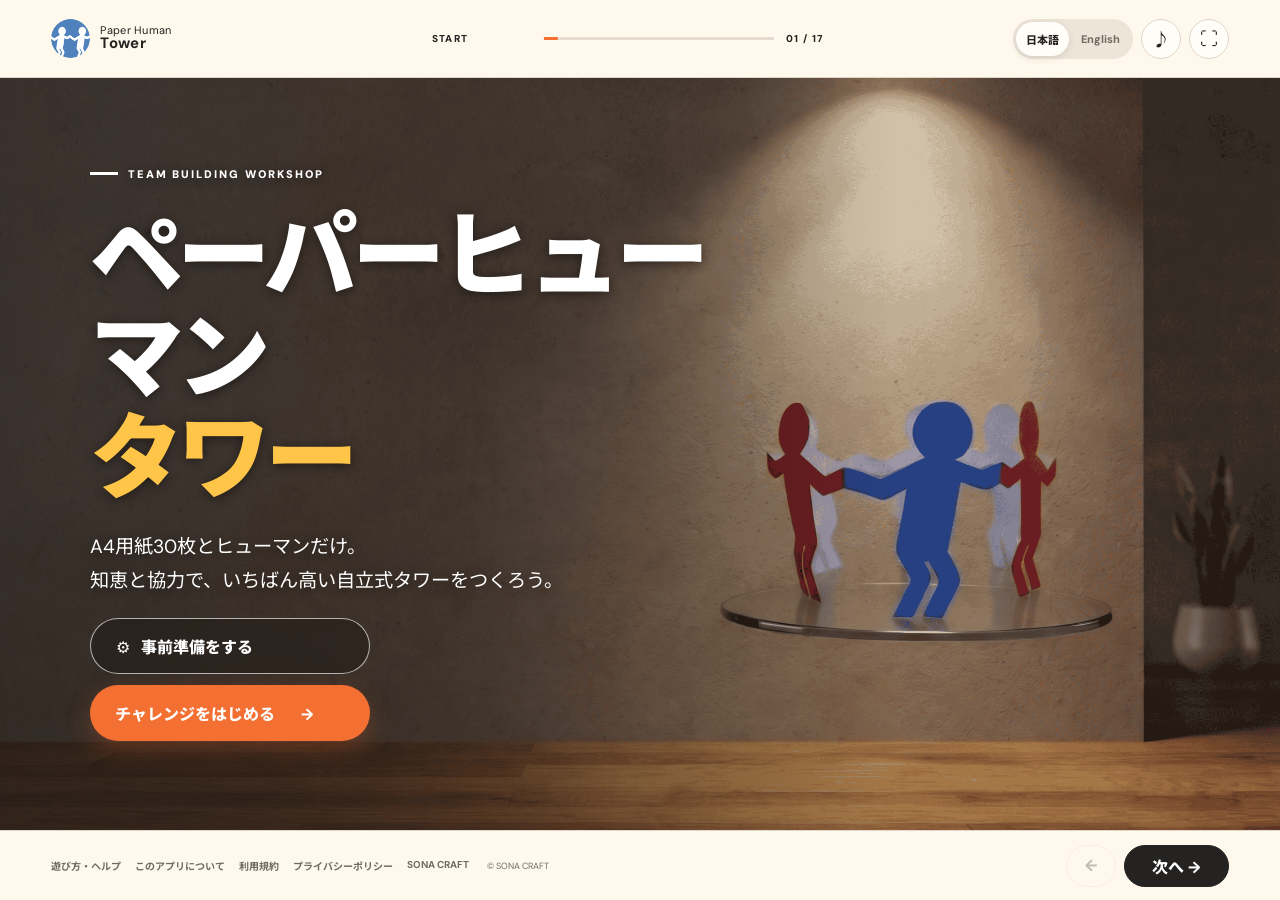
==== commit b335c7bf: "Rebrand operator as SONA CRAFT" ====
--- a/public/index.html
+++ b/public/index.html
@@ -4,13 +4,22 @@
   <meta charset="UTF-8">
   <meta name="viewport" content="width=device-width, initial-scale=1.0">
   <meta name="theme-color" content="#fff8ec">
-  <meta name="description" content="ペーパーヒューマンタワーのチーム分け、タイマー、計測、振り返りを一つにまとめた進行アプリ">
-  <title>ペーパーヒューマンタワー</title>
+  <meta name="description" content="ペーパーヒューマンタワーを使ったチームビルディング研修をブラウザで進行。チーム分け、ルール説明、タイマー、高さ計測、振り返りまで無料で利用できます。">
+  <meta name="google-site-verification" content="GV2Mbdt1QcUY4YCwPjYi_W-2QUAWoJ5zS2TvokEosZA">
+  <meta name="robots" content="index,follow,max-image-preview:large">
+  <link rel="canonical" href="https://paper-human-tower-web.pages.dev/">
+  <meta property="og:type" content="website"><meta property="og:locale" content="ja_JP"><meta property="og:locale:alternate" content="en_US">
+  <meta property="og:site_name" content="Paper Human Tower"><meta property="og:title" content="ペーパーヒューマンタワー｜チームビルディング研修アプリ">
+  <meta property="og:description" content="紙だけで高いタワーに挑戦。研修・ワークショップの進行、タイマー、計測、振り返りを一つにまとめた無料Webアプリ。">
+  <meta property="og:url" content="https://paper-human-tower-web.pages.dev/"><meta property="og:image" content="https://paper-human-tower-web.pages.dev/images/Human_Title_main.png">
+  <meta name="twitter:card" content="summary_large_image"><meta name="twitter:title" content="ペーパーヒューマンタワー｜チームビルディング研修アプリ"><meta name="twitter:description" content="紙だけで高いタワーに挑戦する、研修・ワークショップ向け無料進行アプリ。"><meta name="twitter:image" content="https://paper-human-tower-web.pages.dev/images/Human_Title_main.png">
+  <title>ペーパーヒューマンタワー｜チームビルディング研修・ワークショップ進行アプリ</title>
   <link rel="icon" href="images/favicon.ico?v=20260804">
   <link rel="preconnect" href="https://fonts.googleapis.com">
   <link rel="preconnect" href="https://fonts.gstatic.com" crossorigin>
   <link href="https://fonts.googleapis.com/css2?family=DM+Sans:wght@500;600;700&family=Noto+Sans+JP:wght@500;600;700;800;900&display=swap" rel="stylesheet">
   <link rel="stylesheet" href="css/styles.css">
+  <script type="application/ld+json">{"@context":"https://schema.org","@type":"WebApplication","name":"Paper Human Tower","alternateName":"ペーパーヒューマンタワー","url":"https://paper-human-tower-web.pages.dev/","description":"紙を使ったチームビルディング研修・ワークショップの無料進行アプリ","applicationCategory":"BusinessApplication","operatingSystem":"Web browser","inLanguage":["ja","en"],"offers":{"@type":"Offer","price":"0","priceCurrency":"JPY"},"publisher":{"@type":"Organization","name":"SONA CRAFT"}}</script>
 </head>
 <body>
   <div class="app-shell">
@@ -150,7 +159,7 @@
     </main>
 
     <footer class="nav-bar">
-      <div class="footer-info"><nav aria-label="サイト情報"><a href="how-to-play.html">遊び方・ヘルプ</a><a href="about.html">このアプリについて</a><a href="terms.html">利用規約</a><a href="privacy.html">プライバシーポリシー</a><a href="https://sona-studio-portal.pages.dev/" target="_blank" rel="noopener">SONA STUDIO</a></nav><small>© SONA STUDIO</small></div>
+      <div class="footer-info"><nav aria-label="サイト情報"><a href="how-to-play.html">遊び方・ヘルプ</a><a href="about.html">このアプリについて</a><a href="terms.html">利用規約</a><a href="privacy.html">プライバシーポリシー</a><a href="https://portal.sona-craft.com/" target="_blank" rel="noopener">SONA CRAFT</a></nav><small>© SONA CRAFT</small></div>
       <div><button id="prevBtn" type="button" aria-label="前へ">←</button><button id="nextBtn" type="button" aria-label="次へ">次へ <span>→</span></button></div>
     </footer>
   </div>
@@ -175,18 +184,18 @@
           <section class="setup-page is-active" data-setup-panel="0">
             <p class="setup-kicker">01 / PURPOSE</p><h3>ゲームの目的</h3>
             <p class="setup-lead">限られた材料と時間の中で、チームで試行錯誤しながら、できるだけ高い自立式タワーをつくります。</p>
-            <div class="purpose-layout"><div class="purpose-grid"><article><b>協働</b><p>役割を決め、アイデアを共有しながら一つの成果をつくる。</p></article><article><b>試行錯誤</b><p>小さく試し、失敗から学び、制限時間内に改善する。</p></article><article><b>振り返り</b><p>結果だけでなく、チームの進め方と意思決定から学ぶ。</p></article></div><figure class="purpose-example"><figcaption>タワー例です。参加者には見せないでください。</figcaption><img src="images/Tower_Image.png" alt="完成したペーパーヒューマンタワーの例"></figure></div>
+            <div class="purpose-layout"><div class="purpose-grid"><article><b>協働</b><p>役割を決め、アイデアを共有しながら一つの成果をつくる。</p></article><article><b>試行錯誤</b><p>小さく試し、失敗から学び、制限時間内に改善する。</p></article><article><b>振り返り</b><p>結果だけでなく、チームの進め方と意思決定から学ぶ。</p></article></div></div>
           </section>
           <section class="setup-page" data-setup-panel="1">
             <p class="setup-kicker">02 / RULES & FLOW</p><h3>ルール説明と進行方法</h3>
-            <div class="flow-list"><article><span>01</span><div><b>導入・チーム分け</b><p>目的を伝え、登録したチームで活動を始めます。</p></div></article><article><span>02</span><div><b>役割分担・備品確認</b><p>自己紹介後、設計・組み立て・サポートの役割を決めます。</p></div></article><article><span>03</span><div><b>ルール・作戦会議</b><p>4つのルールを確認し、1枚の紙で5分間作戦を練ります。</p></div></article><article><span>04</span><div><b>制作・作業終了</b><p>15分間制作し、タイムアップ後はすぐに手を離します。</p></div></article><article><span>05</span><div><b>計測・振り返り・発表</b><p>運営が高さを記録し、チームで振り返った後に発表します。</p></div></article></div>
+            <div class="flow-list"><article><span>01</span><div><b>導入・チーム分け</b><p>目的を伝え、登録したチームで活動を始めます。</p></div></article><article><span>02</span><div><b>役割分担・備品確認</b><p>自己紹介後、設計・組み立て・サポートの役割を決めます。</p></div></article><article><span>03</span><div><b>ルール・作戦会議</b><p>4つのルールを確認し、1枚の紙で5分間作戦を練ります。</p></div></article><article><span>04</span><div><b>制作・作業終了</b><p>15分間制作し、タイムアップ後はすぐに手を離します。</p></div></article><article><span>05</span><div><b>計測・振り返り・発表</b><p>運営が高さを記録し、チームで振り返った後に発表します。</p></div></article></div><button class="purpose-example-toggle" id="purposeExampleToggle" type="button" aria-expanded="false" aria-controls="purposeExample">サンプル画像を表示する</button><figure class="purpose-example" id="purposeExample" hidden><figcaption>タワー例です。参加者には見せないでください。</figcaption><img src="images/Tower_Image.png" alt="完成したペーパーヒューマンタワーの例"></figure>
           </section>
           <section class="setup-page" data-setup-panel="2">
             <p class="setup-kicker">03 / STAFF</p><h3>運営メンバー</h3><div class="prep-slide-list"><article><span>01</span><div><b>進行役</b><p>画面を操作しながら、ルール説明とゲーム全体の進行を担当します。</p></div></article><article><span>02</span><div><b>メジャー担当</b><p>各チームのペーパータワーの高さを計ります。</p></div></article><article><span>03</span><div><b>撮影係</b><p>記録を残しておくことで、ゲーム後の振り返りに使います。</p></div></article></div>
           </section>
           <section class="setup-page" data-setup-panel="3"><p class="setup-kicker">04 / VENUE</p><h3>会場の準備</h3><div class="prep-slide-list"><article class="wide-prep"><span>01</span><div><b>各机のチーム名表示</b><p>チーム名が分かるよう各机に表示してください。チームごとに独立した机をできるだけ用意してください。複数チームで同じ机をシェアすると、揺らしたなどの問題が起こります。</p></div></article><article><span>02</span><div><b>メジャー</b></div></article><article><span>03</span><div><b>脚立</b></div></article><article><span>04</span><div><b>撮影用カメラ</b></div></article><article><span>05</span><div><b>大型モニタ または プロジェクター</b><p>参加者全員がこのアプリを見られる位置に設置します。</p></div></article></div></section>
           <section class="setup-page" data-setup-panel="4"><p class="setup-kicker">05 / TEAM KITS</p><h3>各チームへの配布物準備</h3><p class="setup-lead kit-lead">チームごとに下記を用意してください。計測用メジャーは運営側で用意します。</p><div class="distribution-grid human-kit-grid"><article><b>A4用紙</b><strong>30枚</strong></article><article><b>作戦用A4用紙</b><strong>1枚</strong></article><article><b>ヒューマン</b><strong>1体</strong></article><article><b>ペン</b><strong>1本</strong></article></div><div class="human-print-guide"><div class="human-print-head"><div><b>ヒューマンの作成</b><p><strong>ヒューマン　1体 ➡　ヒューマンリング　1個</strong><br>チーム数分を作成してください。予備として少し多めに作っておくことをおすすめします。</p></div><a class="human-download" href="images/HumanPrint.pdf" download>↓ HumanPrint.pdf</a></div><ol><li><span>01</span>HumanPrint.pdfをダウンロードし、カラーでA4用紙に印刷する。</li><li><span>02</span>無地の部分を切り取る。</li><li><span>03</span>蛇腹状に折る。</li><li><span>04</span>折りたたんだ状態で、ヒューマンの絵に沿って切り取る。</li><li><span>05</span>左端と右端のヒューマンの手をテープで留め、輪の状態にする。</li></ol><img class="human-create-image" src="images/Human_Create.png" alt="ヒューマン用紙を蛇腹状に折るイメージ"></div></section>
-          <section class="setup-page" data-setup-panel="5"><p class="setup-kicker">06 / A REQUEST FROM US</p><h3>運営からのお願い</h3><div class="request-cards"><article><span>¥</span><div><b>任意のご支援について</b><p>このアプリが役に立ちましたら、少額でも運営・改善費をご支援いただけるとうれしいです。ご支援は完全に任意で、利用条件ではありません。</p><p><a href="mailto:chueler@gmail.com?subject=ペーパーヒューマンタワー支援について">SONA STUDIOへメール</a>でご連絡ください。</p></div></article><article><span>◎</span><div><b>活用事例をお寄せください</b><p>ご活用いただいた企業名・団体名と、実施時の写真（公開可能なもの）をぜひお送りください。</p><p><a href="mailto:chueler@gmail.com?subject=ペーパーヒューマンタワー活用事例">活用事例をメールで送る</a></p></div></article></div></section>
+          <section class="setup-page" data-setup-panel="5"><p class="setup-kicker">06 / A REQUEST FROM US</p><h3>運営からのお願い</h3><div class="request-cards"><article><span>¥</span><div><b>任意のご支援について</b><p>このアプリが役に立ちましたら、少額でも運営・改善費をご支援いただけるとうれしいです。ご支援は完全に任意で、利用条件ではありません。</p><p><a href="mailto:chueler@gmail.com?subject=ペーパーヒューマンタワー支援について">SONA CRAFTへメール</a>でご連絡ください。</p></div></article><article><span>◎</span><div><b>活用事例をお寄せください</b><p>ご活用いただいた企業名・団体名と、実施時の写真（公開可能なもの）をぜひお送りください。</p><p><a href="mailto:chueler@gmail.com?subject=ペーパーヒューマンタワー活用事例">活用事例をメールで送る</a></p></div></article></div></section>
           <section class="setup-page" data-setup-panel="6">
             <p class="setup-kicker">04 / TEAMS & MEMBERS</p><h3>チームと参加者の登録</h3>
             <p class="team-guidance">1チーム3～5名を基本としてください。</p>
--- a/public/css/styles.css
+++ b/public/css/styles.css
@@ -3,7 +3,7 @@
 @keyframes spin{to{transform:rotate(360deg)}}
 @media(max-width:900px){.app-shell{grid-template-rows:66px 1fr 60px}.progress-wrap{display:none}.slide{padding:28px}.hero{grid-template-columns:1fr}.hero-copy{position:relative;z-index:2}.hero-art{position:absolute;right:0;width:45%;opacity:.5}.slide-heading{align-items:start}.team-workspace{grid-template-columns:1fr}.participant-panel textarea{height:90px}.teams{min-height:270px}.split-layout,.challenge-slide,.prize-slide{grid-template-columns:1fr 1fr;gap:25px}.supply-grid{grid-template-columns:repeat(3,1fr)}.supply-grid button{height:160px}.rule-grid{grid-template-columns:repeat(3,1fr)}.rule-grid button{min-height:125px}.presentation-body{grid-template-columns:1fr 1fr}.prize-art{height:300px}.nav-bar p{display:none}}
 @media(max-width:640px){body{overflow:auto}.app-shell{min-height:100svh}.slide{padding:22px;overflow-y:auto}.topbar{padding:0 18px}.top-actions .icon-btn:first-child{display:none}.hero{display:block;padding-top:50px}.hero-art{width:100%;height:55%;top:42%;opacity:.25}.slide-heading,.rules-title,.presentation-head{display:block}.slide-heading>p{width:100%;margin-top:12px}.team-workspace{display:block}.participant-panel{margin-bottom:12px}.teams,.measure-grid{grid-template-columns:1fr}.team-card{min-height:auto}.split-layout,.challenge-slide,.prize-slide,.presentation-body{display:block}.timer-card{margin-top:25px}.timer-dial{width:190px}.supply-grid{grid-template-columns:1fr 1fr}.supply-grid button{height:140px}.rule-grid{grid-template-columns:1fr 1fr}.rule-grid button{min-height:135px}.measure-card{min-height:180px}.measure-card label{margin-top:25px}.results-slide{padding-top:40px}.podium{height:260px}.presentation-head .team-tabs{margin-top:20px}.compact .timer-dial{width:170px}.prize-art{height:220px;margin-bottom:25px}.gift{transform:translateX(-50%) scale(.7);transform-origin:bottom}.nav-bar{padding:0 16px}.nav-bar div{margin-left:auto}}
-@media(prefers-reduced-motion:reduce){*,*::before,*::after{scroll-behavior:auto!important;transition:none!important;animation:none!important}}
+@media(prefers-reduced-motion:reduce){*:not(.confetti-piece),*::before,*::after{scroll-behavior:auto!important;transition:none!important;animation:none!important}}
 
 /* Pre-workshop setup */
 .setup-open-btn{height:40px;border:1px solid var(--ink);background:var(--ink);color:#fff;border-radius:50px;padding:0 16px;font-weight:800;cursor:pointer}.setup-open-btn span{margin-right:6px}.setup-overlay{position:fixed;inset:0;background:rgba(25,22,18,.62);backdrop-filter:blur(10px);z-index:100;display:grid;place-items:center;padding:24px;opacity:0;visibility:hidden;transition:.25s}.setup-overlay.is-open{opacity:1;visibility:visible}.setup-panel{width:min(1180px,96vw);height:min(790px,94vh);background:var(--paper);border-radius:28px;box-shadow:0 30px 90px rgba(0,0,0,.3);display:grid;grid-template-rows:88px 1fr 70px;overflow:hidden;transform:translateY(18px);transition:.3s}.setup-overlay.is-open .setup-panel{transform:none}.setup-header{display:flex;align-items:center;justify-content:space-between;padding:0 30px;border-bottom:1px solid var(--line)}.setup-header p{font-size:9px;letter-spacing:.18em;color:var(--orange);font-weight:900;margin:0 0 3px}.setup-header h2{font-size:28px;letter-spacing:-.04em}.setup-close{width:42px;height:42px;border:1px solid var(--line);border-radius:50%;background:transparent;font-size:25px;cursor:pointer}.setup-body{display:grid;grid-template-columns:245px 1fr;min-height:0}.setup-nav{padding:24px 16px;background:#f5eee3;border-right:1px solid var(--line)}.setup-nav button{width:100%;display:flex;align-items:center;gap:14px;text-align:left;border:0;background:transparent;border-radius:12px;padding:13px 12px;font-weight:800;font-size:13px;cursor:pointer}.setup-nav button span{font-size:10px;color:var(--muted)}.setup-nav button.is-active{background:var(--paper);box-shadow:0 6px 20px rgba(44,37,27,.07);color:var(--orange)}.setup-content{position:relative;overflow:hidden}.setup-page{position:absolute;inset:0;padding:34px 44px;overflow:auto;opacity:0;visibility:hidden;transform:translateX(15px);transition:.25s}.setup-page.is-active{opacity:1;visibility:visible;transform:none}.setup-kicker{font-size:10px;letter-spacing:.16em;font-weight:900;color:var(--orange);margin-bottom:9px}.setup-page h3{font-size:clamp(27px,3vw,42px);margin:0 0 22px;letter-spacing:-.045em}.setup-lead{font-size:16px;line-height:1.8;color:var(--muted);max-width:760px}.purpose-grid{display:grid;grid-template-columns:repeat(3,1fr);gap:14px;margin-top:35px}.purpose-grid article{background:var(--cream);border:1px solid var(--line);border-radius:18px;padding:22px}.purpose-grid b{font-size:21px;color:var(--orange)}.purpose-grid p{font-size:13px;line-height:1.7;color:var(--muted);margin:13px 0 0}.flow-list{display:grid;grid-template-columns:1fr 1fr;gap:9px}.flow-list article{display:flex;gap:15px;background:var(--cream);border-radius:14px;padding:15px}.flow-list article>span{color:var(--orange);font-size:11px;font-weight:900}.flow-list b{font-size:15px}.flow-list p{font-size:12px;line-height:1.5;color:var(--muted);margin:5px 0 0}.material-table{display:grid;grid-template-columns:repeat(5,1fr);gap:9px;margin-top:24px}.material-table div{border:1px solid var(--line);border-radius:14px;padding:17px;min-height:130px;display:flex;flex-direction:column;justify-content:space-between}.material-table b{font-size:13px}.material-table strong{font-size:24px;color:var(--orange)}.setup-tip{margin-top:20px;background:#edf6ef;color:var(--green);padding:13px 17px;border-radius:10px;font-size:12px}.setup-form-grid{display:grid;grid-template-columns:1.3fr .8fr;gap:18px}.setup-form-grid label,.settings-grid label{font-size:12px;font-weight:800}.setup-form-grid small{float:right;color:var(--muted);font-weight:500}.setup-form-grid textarea{display:block;margin-top:8px;height:230px}.team-name-fields{display:grid;gap:12px}.team-name-fields input,.settings-grid input[type="text"],.settings-grid input[type="number"]{display:block;width:100%;height:45px;border:1px solid var(--line);border-radius:9px;background:white;padding:0 12px;margin-top:6px;outline:0}.setup-inline-actions{display:flex;align-items:center;gap:15px;margin-top:15px}.setup-inline-actions span{font-size:12px;color:var(--muted)}.setup-primary{border:0;background:var(--orange);color:white;border-radius:50px;padding:11px 18px;font-weight:800;cursor:pointer}.settings-grid{display:grid;grid-template-columns:1fr 1fr 1fr;gap:16px}.settings-grid label{position:relative}.settings-grid label>span{position:absolute;right:13px;bottom:13px;color:var(--muted);font-size:11px}.settings-grid input[type="number"]{padding-right:38px}.toggle-label{grid-column:span 1;display:flex;align-items:center;justify-content:space-between;background:var(--cream);border:1px solid var(--line);border-radius:10px;padding:0 13px;height:45px;margin-top:20px}.toggle-label input{position:absolute;opacity:0}.toggle-label i{width:38px;height:22px;background:#c9c1b6;border-radius:20px;position:relative}.toggle-label i::after{content:"";position:absolute;width:16px;height:16px;background:white;border-radius:50%;left:3px;top:3px;transition:.2s}.toggle-label input:checked+i{background:var(--green)}.toggle-label input:checked+i::after{transform:translateX(16px)}.config-box{margin-top:24px;border:1px solid var(--line);border-radius:14px;padding:15px;display:flex;align-items:center;justify-content:space-between}.config-box p{font-size:11px;color:var(--muted);margin:4px 0 0}.config-box button{border:1px solid var(--line);background:white;border-radius:50px;padding:9px 12px;font-size:11px;font-weight:800;cursor:pointer;margin-left:5px}.setup-footer{display:flex;align-items:center;justify-content:space-between;border-top:1px solid var(--line);padding:0 28px}.setup-footer p{font-size:11px;color:var(--muted);margin:0}.setup-footer button{border:1px solid var(--line);background:white;border-radius:50px;padding:10px 16px;font-weight:800;cursor:pointer;margin-left:6px}.setup-footer .setup-primary{background:var(--orange);border-color:var(--orange);color:white}.setup-done{display:none}.setup-footer.is-last #setupNextBtn{display:none}.setup-footer.is-last .setup-done{display:inline-block}
@@ -103,3 +103,10 @@
 .language-switcher{display:flex;padding:3px;background:#eee5d9;border-radius:50px;gap:2px}.language-switcher button{border:0;background:transparent;border-radius:50px;padding:6px 10px;font-size:11px;font-weight:800;cursor:pointer;color:var(--muted)}.language-switcher button.is-active{background:var(--paper);color:var(--ink);box-shadow:0 2px 7px rgba(44,37,27,.12)}
 html[lang="en"] h1,html[lang="en"] h2,html[lang="en"] h3{letter-spacing:-.035em}
 @media(max-width:640px){.language-switcher button{padding:6px 7px}.language-switcher button:first-child{font-size:0}.language-switcher button:first-child::after{content:"JP";font-size:11px}}
+
+.measure-card{cursor:text;position:relative;z-index:1;touch-action:manipulation}.measure-card .score-entry{display:flex;align-items:end;min-height:96px;margin-top:50px;border-bottom:2px solid rgba(255,255,255,.6);position:relative;z-index:2;pointer-events:none}.measure-card .score-entry input{pointer-events:auto}.measure-card .score-entry span{font-size:24px;font-weight:800;margin-bottom:12px}.measure-card-hitarea{position:absolute!important;inset:0!important;z-index:1!important;display:block!important;min-height:0!important;margin:0!important;border:0!important;cursor:text}.measure-card header{position:relative;z-index:2;pointer-events:none}.measure-card:focus-visible{outline:4px solid rgba(255,255,255,.9);outline-offset:-7px}.measure-card input{cursor:text;position:relative;z-index:3}
+@media(max-width:640px){.measure-card .score-entry{margin-top:25px}}
+.setup-overlay:not(.is-open){pointer-events:none!important}.setup-overlay:not(.is-open) .setup-page{visibility:hidden!important;pointer-events:none!important}
+.purpose-example[hidden]{display:none}.purpose-example-toggle{margin:16px 0 10px;border:0;border-radius:50px;padding:11px 18px;background:var(--ink);color:#fff;font-weight:900;cursor:pointer}.purpose-example-toggle[aria-expanded="true"]{background:var(--red)}
+.purpose-layout{display:block}.purpose-layout .purpose-grid{max-width:none}
+.confetti-layer{position:fixed;inset:0;z-index:260;pointer-events:none;overflow:hidden}.confetti-piece{position:absolute;top:-18px;opacity:.95;animation:confettiFall linear forwards;transform:translate3d(0,0,0) rotate(0)}@keyframes confettiFall{0%{transform:translate3d(0,-20px,0) rotate(0)}100%{transform:translate3d(var(--drift),110vh,0) rotate(var(--spin))}}
